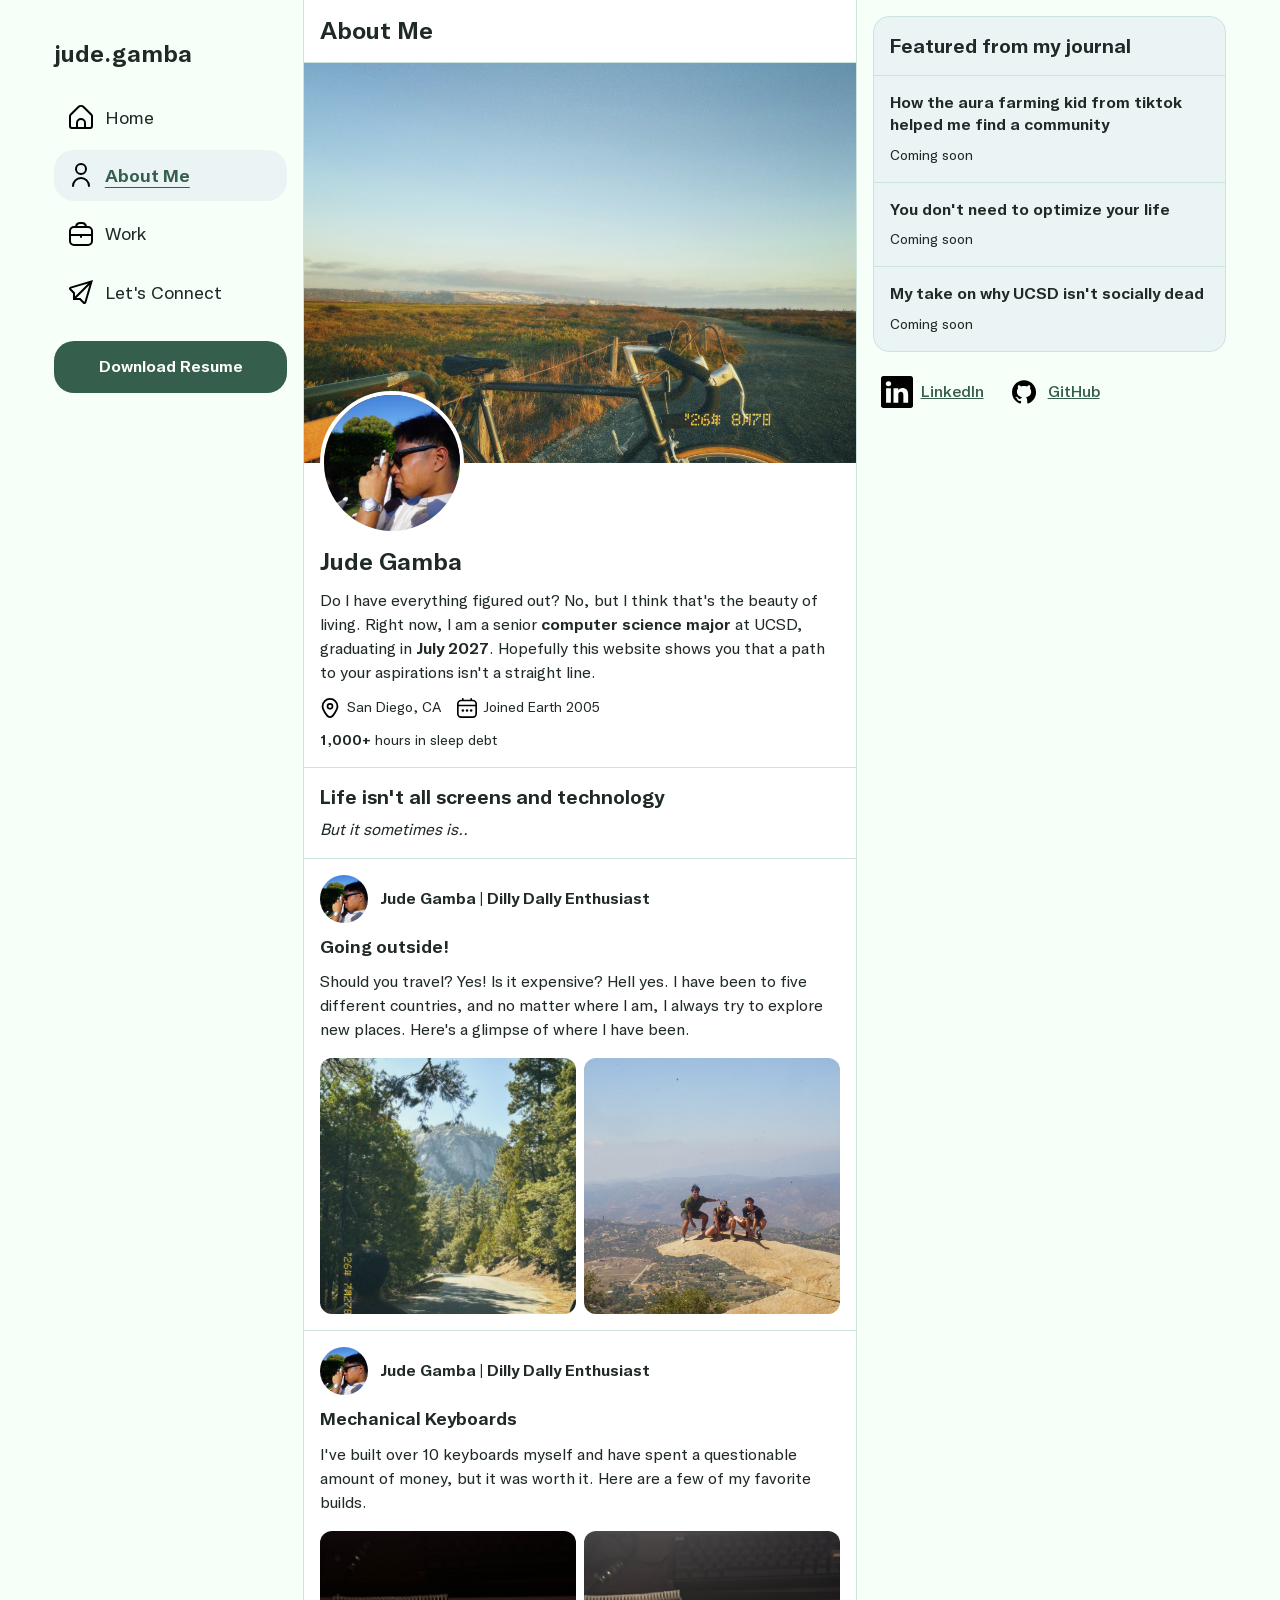
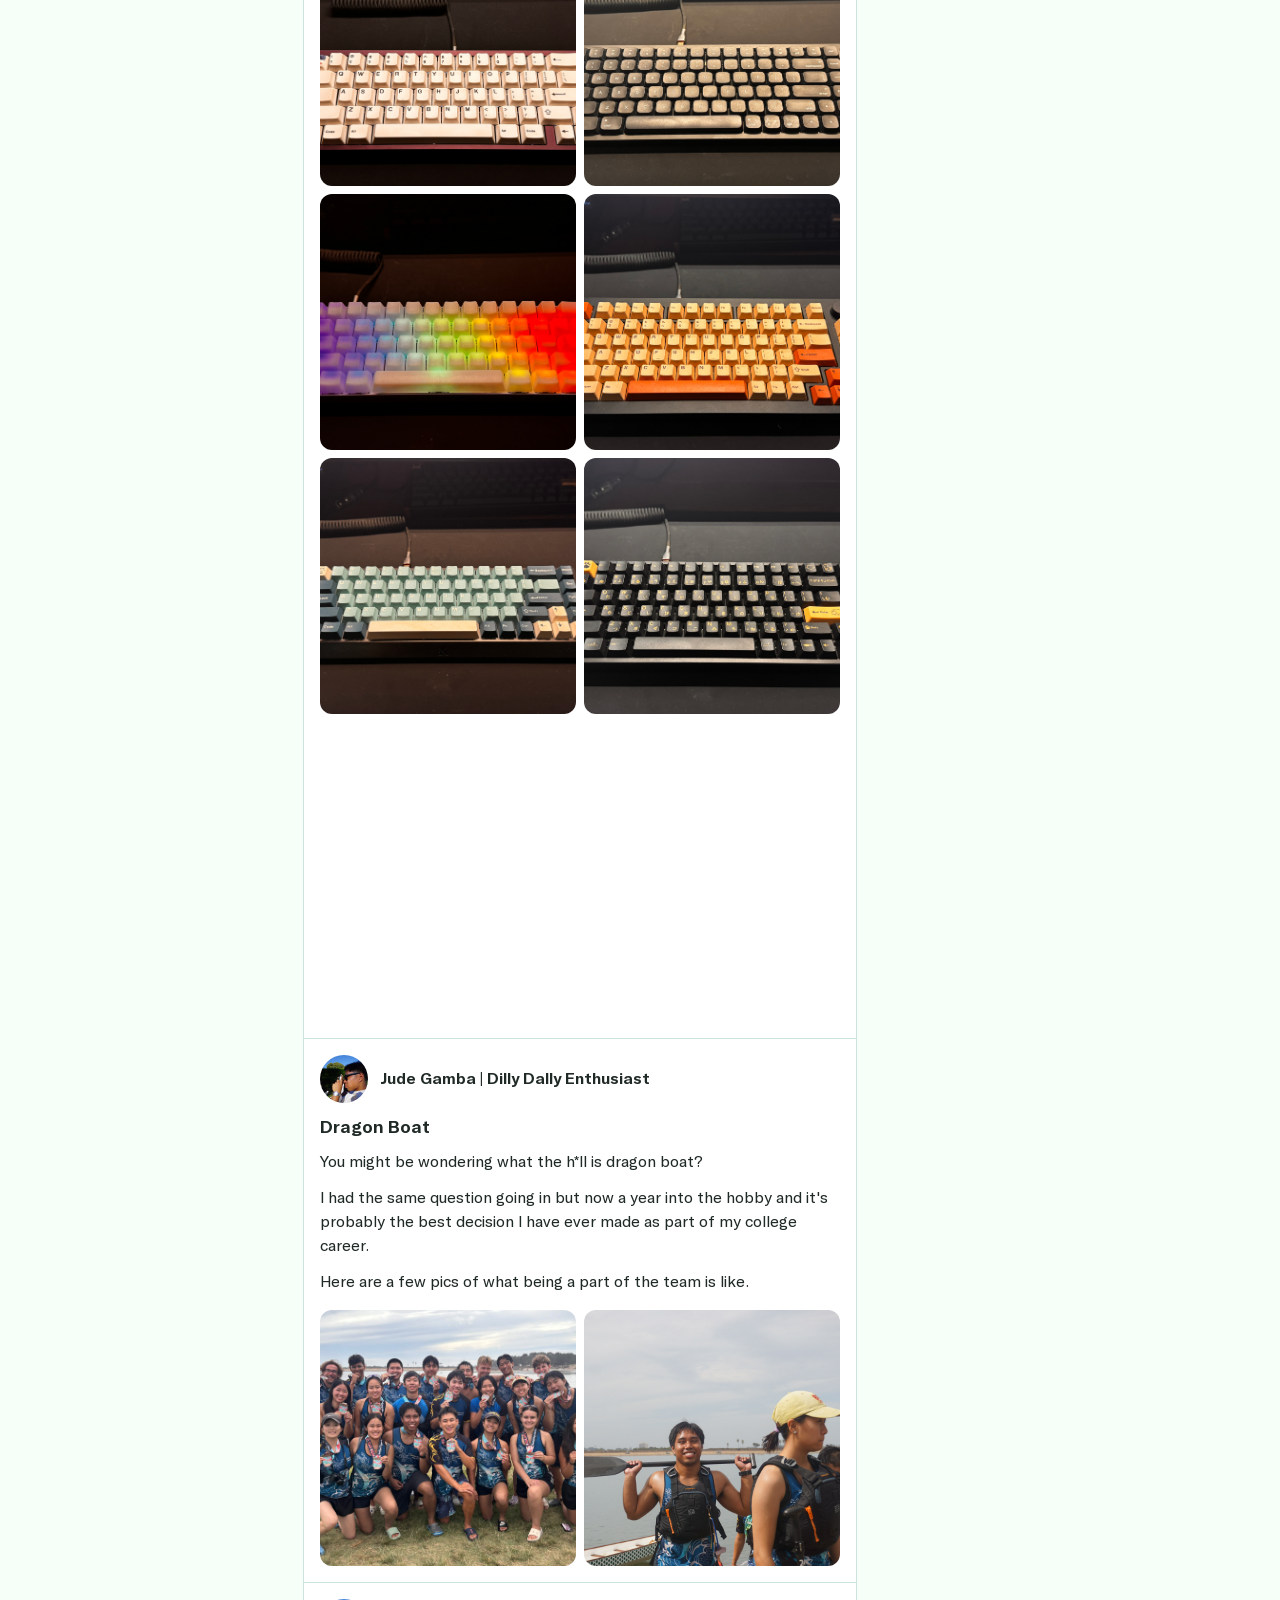
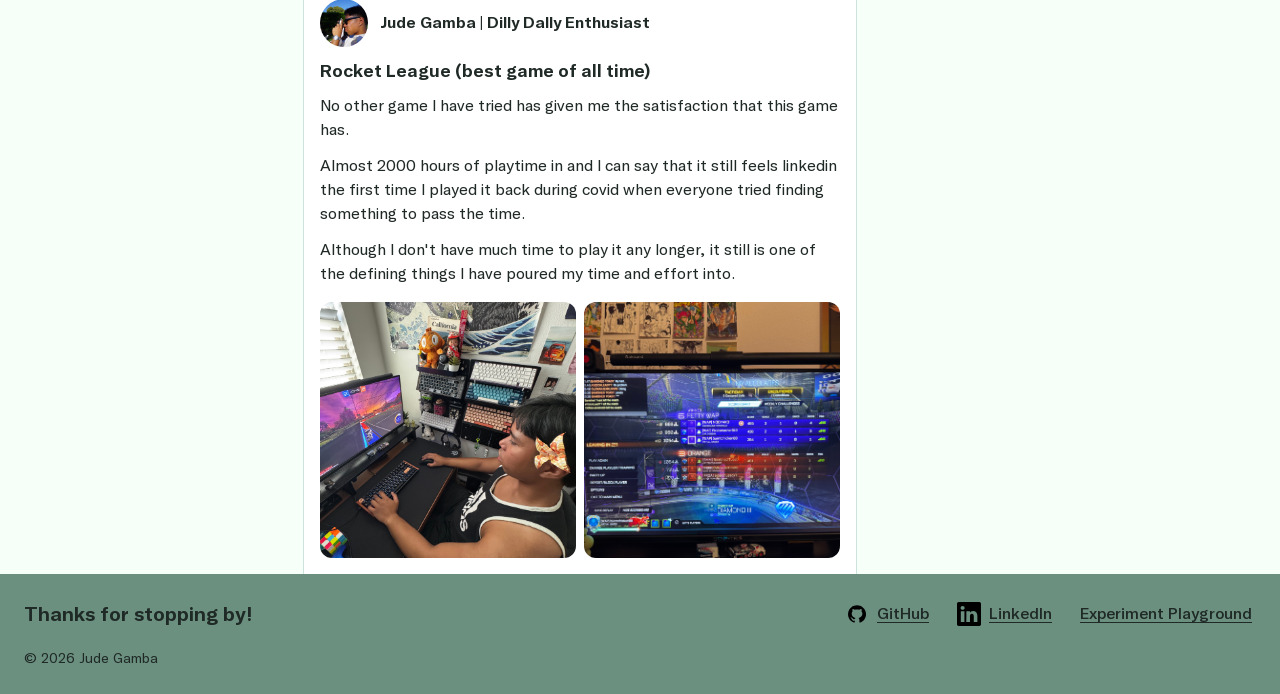
==== about.html @ e3011f65 "copied over assets and files from hw3" ====
<!DOCTYPE html>
<html lang="en">
    <head>
        <meta charset="utf-8">
        <meta name="viewport" content="width=device-width, initial-scale=1">
        <meta name="description"
            content="Personal website showcasing Jude Gamba's portfolio">
        <Title>About Me Page</Title>
        <link rel="icon" href="assets/favicon.svg" type="image/svg+xml">
        <link rel="stylesheet" href="stylesheet.css">
    </head>
    <body class="about-page">
        <header>
            <h1>About Me</h1>
        </header>
        <nav aria-label="Main navigation">
            <h2><span class="first-name">jude</span>.<span class="last-name">gamba</span></h2>
            <ul>
                <li>
                    <a href="index.html">
                        <img src="assets/icons/home.svg" alt="" width="24" height="24">
                        <span>Home</span>
                    </a>
                </li>
                <li>
                    <a href="about.html" aria-current="page">
                        <img src="assets/icons/user.svg" alt="" width="24" height="24">
                        <span>About Me</span>
                    </a>
                </li>
                <li>
                    <a href="work.html">
                        <img src="assets/icons/briefcase.svg" alt="" width="24" height="24">
                        <span>Work</span>
                    </a>
                </li>
                <li>
                    <a href="connect.html">
                        <img src="assets/icons/paper-plane.svg" alt="" width="24" height="24">
                        <span>Let's Connect</span>
                    </a>
                </li>
                <li class="nav-resume-item">
                    <a href="assets/jude-gamba-resume.pdf" download class="resume-link">
                        Download Resume
                    </a>
                </li>
            </ul>
        </nav>
        <main>
            <section class="profile" aria-labelledby="profile-name">
                <img
                    class="profile-cover"
                    src="assets/images/cover-photo.JPG"
                    alt="80s road bike in front of a bench on a nature trail" width="600" height="400">

                <div class="profile-details">
                    <img
                        class="profile-avatar"
                        src="assets/images/about-photo.JPG"
                        alt="Jude taking a photo with a digital camera"
                        width="144"
                        height="144">

                    <h2 id="profile-name">Jude Gamba</h2>

                    <p>
                        Do I have everything figured out? No, but I think that's
                        the beauty of living. Right now, I am a senior
                        <strong>computer science major</strong> at UCSD,
                        graduating in <strong>July 2027</strong>.
                        Hopefully this website shows you that a path to your
                        aspirations isn't a straight line.
                    </p>

                    <ul class="profile-meta">
                        <li>
                            <img
                                src="assets/icons/location.svg"
                                alt=""
                                width="20"
                                height="20">
                            <span>San Diego, CA</span>
                        </li>
                        <li>
                            <img
                                src="assets/icons/calendar.svg"
                                alt=""
                                width="20"
                                height="20">
                            <span>Joined Earth 2005</span>
                        </li>
                    </ul>

                    <p class="profile-stat">
                        <strong>1,000+</strong> hours in sleep debt
                    </p>
                </div>
            </section>
            <section class="hobby-feed" aria-labelledby="hobby-heading">
                <h2 id="hobby-heading">Life isn't all screens and technology</h2>
                <p><i>But it sometimes is..</i></p>
                <article class="hobby-post" aria-labelledby="travel-heading">
                    <header class="hobby-author">
                        <img
                            src="assets/images/about-photo.JPG"
                            alt=""
                            width="48"
                            height="48">
                        <p>Jude Gamba | Dilly Dally Enthusiast</p>
                    </header>

                    <h3 id="travel-heading">Going outside!</h3>

                    <p>
                        Should you travel? Yes! Is it expensive? Hell yes.
                        I have been to five different countries, and no matter
                        where I am, I always try to explore new places.
                        Here's a glimpse of where I have been.
                    </p>

                    <ul class="photo-gallery" aria-label="Travel photos">
                        <li>
                            <a href="assets/images/outdoor-photo-1.jpg">
                                <img
                                    src="assets/images/outdoor-photo-1.jpg"
                                    alt="Idyllwild, California — open full photo"
                                    loading="lazy" width="600" height="400">
                            </a>
                        </li>
                        <li>
                            <a href="assets/images/outdoor-photo-2.jpeg">
                                <img
                                    src="assets/images/outdoor-photo-2.jpeg"
                                    alt="Three people on Potato Chip Rock — open full photo"
                                    loading="lazy" width="600" height="400">
                            </a>
                        </li>
                    </ul>
                </article>
                <article class="hobby-post" aria-labelledby="keyboards-heading">
                    <header class="hobby-author">
                        <img
                            src="assets/images/about-photo.JPG"
                            alt=""
                            width="48"
                            height="48">
                        <p>Jude Gamba | Dilly Dally Enthusiast</p>
                    </header>

                    <h3 id="keyboards-heading">Mechanical Keyboards</h3>

                    <p>
                        I've built over 10 keyboards myself and have spent a
                        questionable amount of money, but it was worth it.
                        Here are a few of my favorite builds.
                    </p>

                    <ul class="photo-gallery" aria-label="Keyboard photos">
                        <li>
                            <a href="assets/images/hobbies/keyboard1.jpeg">
                                <img
                                    src="assets/images/hobbies/keyboard1.jpeg"
                                    alt="Purple keyboard with white keycaps — open full photo "
                                    loading="lazy" width="600" height="400">
                            </a>
                        </li>
                        <li>
                            <a href="assets/images/hobbies/keyboard2.jpeg">
                                <img
                                    src="assets/images/hobbies/keyboard2.jpeg"
                                    alt="Black keyboard with black keycaps — open full photo"
                                    loading="lazy"width="600" height="400">
                            </a>
                        </li>
                        <li>
                            <a href="assets/images/hobbies/keyboard3.jpeg">
                                <img
                                    src="assets/images/hobbies/keyboard3.jpeg"
                                    alt="Pink Keyboard with rainbow keycaps — open full photo"
                                    loading="lazy"width="600" height="400">
                            </a>
                        </li>
                        <li>
                            <a href="assets/images/hobbies/keyboard4.jpeg">
                                <img
                                    src="assets/images/hobbies/keyboard4.jpeg"
                                    alt="Black keyboard with orange keycaps — open full photo"
                                    loading="lazy"width="600" height="400">
                            </a>
                        </li>
                        <li>
                            <a href="assets/images/hobbies/keyboard5.jpeg">
                                <img
                                    src="assets/images/hobbies/keyboard5.jpeg"
                                    alt="Black keyboard with blue keycaps — open full photo"
                                    loading="lazy"width="600" height="400">
                            </a>
                        </li>
                        <li>
                            <a href="assets/images/hobbies/keyboard6.jpeg">
                                <img
                                    src="assets/images/hobbies/keyboard6.jpeg"
                                    alt="Black keyboard with black and oragne keycaps — open full photo"
                                    loading="lazy" width="600" height="400">
                            </a>
                        </li>
                    </ul>
                    
                    <iframe
                        class="hobby-video"
                        src="https://www.youtube.com/embed/8ta4dSQ-P9c"
                        title="The Best Keyboard at Every Price"
                        loading="lazy"
                        allowfullscreen>
                    </iframe>
                </article>
                <article class="hobby-post" aria-labelledby="rowing-heading">
                    <header class="hobby-author">
                        <img
                            src="assets/images/about-photo.JPG"
                            alt=""
                            width="48"
                            height="48">
                        <p>Jude Gamba | Dilly Dally Enthusiast</p>
                    </header>

                    <h3 id="dragon-boat-heading">Dragon Boat</h3>

                    <p>
                        You might be wondering what the h*ll is dragon boat?
                    </p>
                    <p>
                        I had the same question going in but now a year into the hobby and it's 
                        probably the best decision I have ever made as part of my college career.
                    </p>
                    <p>
                        Here are a few pics of what being a part of the team is like.
                    </p>
                    <ul class="photo-gallery" aria-label="Dragon boat photos">
                        <li>
                            <a href="assets/images/hobbies/dragon-boat.jpg">
                                <img
                                    src="assets/images/hobbies/dragon-boat.jpg"
                                    alt="Team UCSD Dragon boat holding up medals in rows — open full photo "
                                    loading="lazy">
                            </a>
                        </li>
                        <li>
                            <a href="assets/images/hobbies/dragon-boat2.JPG">
                                <img
                                    src="assets/images/hobbies/dragon-boat2.JPG"
                                    alt="Man holding a paddle on his back and smiling at the camera — open full photo "
                                    loading="lazy" width="600" height="400">
                            </a>
                        </li>
                    </ul>
                </article>
                <article class="hobby-post" aria-labelledby="rocket-league-heading">
                    <header class="hobby-author">
                        <img
                            src="assets/images/about-photo.JPG"
                            alt=""
                            width="48"
                            height="48">
                        <p>Jude Gamba | Dilly Dally Enthusiast</p>
                    </header>

                    <h3 id="rocket-league-heading">Rocket League (best game of all time)</h3>

                    <p>No other game I have tried has given me the satisfaction that this game has.</p>
                    <p>
                        Almost 2000 hours of playtime in and I can say that it still feels linkedin
                        the first time I played it back during covid when everyone tried finding 
                        something to pass the time.
                    </p>
                    <p>
                        Although I don't have much time to play it any longer, it still is one of the 
                        defining things I have poured my time and effort into.
                    </p>
                    <ul class="photo-gallery" aria-label="Rocket League Photos">
                        <li>
                            <a href="assets/images/hobbies/rocket-league-1.jpeg">
                                <img
                                    src="assets/images/hobbies/rocket-league-1.jpeg"
                                    alt="Jude using a keyboard and mouse to play rocket leage at his desk — open full photo "
                                    loading="lazy" width="600" height="400">
                            </a>
                        </li>
                        <li>
                            <a href="assets/images/hobbies/rocket-league-2.jpeg">
                                <img
                                    src="assets/images/hobbies/rocket-league-2.jpeg"
                                    alt="Rocket league score board showing rank and stats after the game — open full photo "
                                    loading="lazy">
                            </a>
                        </li>
                    </ul>
                </article>
            </section>
        </main>
        <aside aria-labelledby="journal-heading">
            <section class="journal-panel desktop-journal">
                <h2 id="journal-heading">Featured from my journal</h2>

                <article>
                    <h3>How the aura farming kid from tiktok helped me find a community</h3>
                    <p>Coming soon</p>
                </article>

                <article>
                    <h3>You don't need to optimize your life</h3>
                    <p>Coming soon</p>
                </article>

                <article>
                    <h3>My take on why UCSD isn't socially dead</h3>
                    <p>Coming soon</p>
                </article>
            </section>
            <details class="journal-panel mobile-journal">
                <summary>Featured from my journal</summary>

                <article>
                    <h3>How the aura farming kid from tiktok helped me find a community</h3>
                    <p>Coming soon</p>
                </article>

                <article>
                    <h3>You don't need to optimize your life</h3>
                    <p>Coming soon</p>
                </article>

                <article>
                    <h3>My take on why UCSD isn't socially dead</h3>
                    <p>Coming soon</p>
                </article>
            </details>

            <ul class="social-links" aria-label="Social profiles">
                <li>
                    <a class="social-link" href="https://www.linkedin.com/in/jude-raphael-gamba">
                        <img src="assets/icons/linkedin.svg"
                            alt="" width="24" height="24">
                        <span>LinkedIn</span>
                    </a>
                </li>
                <li>
                    <a class="social-link" href="https://github.com/JudeRgamba">
                        <img src="assets/icons/GitHub_Invertocat_Black_Clearspace.svg"
                            alt="" width="24" height="24">
                        <span>GitHub</span>
                    </a>
                </li>
            </ul>
        </aside>
        <footer class="site-footer">
            <div class="footer-content">
                <p class="footer-message">Thanks for stopping by!</p>

                <nav class="footer-links" aria-label="Footer navigation">
                    <a href="https://github.com/JudeRgamba">
                        <img
                            src="assets/icons/GitHub_Invertocat_Black_Clearspace.svg"
                            alt=""
                            width="24"
                            height="24">
                        <span>GitHub</span>
                    </a>

                    <a href="https://www.linkedin.com/in/jude-raphael-gamba">
                        <img
                            src="assets/icons/linkedin.svg"
                            alt=""
                            width="24"
                            height="24">
                        <span>LinkedIn</span>
                    </a>

                    <a href="experiments.html">Experiment Playground</a>
                </nav>
            </div>

            <p class="footer-copyright">
                <small>© 2026 Jude Gamba</small>
            </p>
        </footer>
        <a
            class="floating-resume"
            href="assets/jude-gamba-resume.pdf"
            download
            aria-label="Download resume">
            <img
                src="assets/icons/download.svg"
                alt=""
                width="24"
                height="24">
        </a>
    </body>
</html>
---- stylesheet.css ----
/* Jude Gamba */
/* https://github.com/JudeRgamba/CSE134B-Hw3 */

@font-face {
    font-family: 'Twitter Chirp';
    src: url('assets/fonts/Chirp-Heavy.woff2') format('woff2');
    font-weight: 900;
    font-style: normal;
    font-display: swap;
}

@font-face {
    font-family: 'Twitter Chirp';
    src: url('assets/fonts/Chirp-Bold.woff2') format('woff2');
    font-weight: bold;
    font-style: normal;
    font-display: swap;
}

@font-face {
    font-family: 'Twitter Chirp';
    src: url('assets/fonts/Chirp-Regular.woff2') format('woff2');
    font-weight: normal;
    font-style: normal;
    font-display: swap;
}

@font-face {
    font-family: 'Twitter Chirp';
    src: url('assets/fonts/Chirp-Medium.woff2') format('woff2');
    font-weight: 500;
    font-style: normal;
    font-display: swap;
}

/* Color Palette*/
:root {
    --jungle-teal: #6b9080ff;
    --muted-teal: #a4c3b2ff;
    --frozen-water: #cce3deff;
    --azure-mist: #eaf4f4ff;
    --mint-cream: #f6fff8ff; 

    --feed-background: #ffffff;
    --text-color: #1f2925;
    --font-body: "Twitter Chirp", Arial, sans-serif;
    --spacing: 1rem;
    --accent-text: #365e4d;
}

body {
    margin: 0;
    background-color: var(--mint-cream);
    color: var(--text-color);
    font-family: var(--font-body);
    font-size: 1rem;
    line-height: 1.5;
}

main {
    background-color: var(--feed-background);
    border-inline: 1px solid var(--frozen-water);
    padding: var(--spacing);
}

/* Include padding and borders within declared element widths. */
*,
*::before,
*::after {
    box-sizing: border-box;
}

/* Desktop: navigation, center feed, and journal sidebar. */
@media (min-width: 75rem) {
    body {
        display: grid;
        grid-template-columns:
            minmax(0, 1fr)
            minmax(0, min(20.68vw, 24.75rem))
            minmax(0, min(43.24vw, 51.75rem))
            minmax(0, min(30.08vw, 36rem))
            minmax(0, 1fr);
        grid-template-rows: auto 1fr auto;

        width: 100%;
        max-width: none;
        margin: 0;

        align-items: start;
        min-height: 100vh;
    }

    /* Child selectors place the page's main regions in the grid. */
    body > header {
        grid-column: 3;
        grid-row: 1;
        padding: var(--spacing);
        background-color: var(--feed-background);
        border-inline: 1px solid var(--frozen-water);
    }

    body > main {
        grid-column: 3;
        grid-row: 2;
        min-width: 0;
        align-self: stretch;
    }

    body > nav {
        grid-column: 2;
        grid-row: 1 / 3;
    }

    body > aside {
        grid-column: 4;
        grid-row: 1 / 3;
    }

    body > nav,
    body > aside {
        position: sticky;
        top: 0;
        max-height: 100vh;
        overflow-y: auto;
        padding: var(--spacing);
    }

    body > footer {
        grid-column: 2;
        grid-row: 3;
        padding: var(--spacing);
        background-color: var(--feed-background);
        border-inline: 1px solid var(--frozen-water);
    }
}

/* Navigation Bar Styling */
@media (min-width: 75rem) {
    /* Child combinator: style the main navigation's list. */
    body > nav > ul {
        display: flex;
        flex-direction: column;
        gap: 0.5rem;
        list-style: none;
        margin: 0;
        padding: 0;
    }

    /* Descendant combinator: align icons and text within navigation links. */
    body > nav a {
        display: flex;
        align-items: center;
        gap: 0.75rem;
        padding: 0.65em 0.8em;
        border-radius: 20px;
        color: var(--text-color);
        font-size: 1.125rem;
        text-decoration: none;
    }

    body > nav a img {
        width: 1.5rem;
        height: 1.5rem;
        flex-shrink: 0;
    }

    body > nav a:hover {
        background-color: var(--frozen-water);
        text-decoration: underline;
        text-underline-offset: 0.25em;
    }

    /* Attribute selector: identify the current page's navigation link. */
    body > nav a[aria-current="page"] {
        background-color: var(--azure-mist);
        color: var(--accent-text);
        font-weight: 700;
        text-decoration: underline;
        text-underline-offset: 0.25em;
    }

    body > nav .resume-link {
        justify-content: center;
        margin-top: var(--spacing);
        padding: 0.85em 1em;
        background-color: var(--accent-text);
        color: var(--feed-background);
        font-size: 1rem;
        font-weight: 700;
    }

    body > nav .resume-link:hover {
        background-color: var(--text-color);
    }
}

/* Keep keyboard focus visible at every screen width. */
a:focus-visible,
button:focus-visible,
input:focus-visible,
textarea:focus-visible,
select:focus-visible {
    outline: 3px solid var(--accent-text);
    outline-offset: 3px;
}

/* Stick Header for top of page */
@media (min-width: 75rem) {
    body > header {
        position: sticky;
        top: 0;
        z-index: 10;
        border-bottom: 1px solid var(--frozen-water);
    }

    body > header > h1 {
        margin: 0;
        font-size: 1.5rem;
        line-height: 1.25;
    }
}

/* Main Feed Styling */
.home-page > main {
    padding: 0;
}

/* Child combinator: give each Home feed section its own spacing. */
.home-page > main > section {
    padding: var(--spacing);
}

/* Adjacent sibling combinator: separate consecutive feed sections. */
.home-page > main > section + section {
    border-top: 1px solid var(--frozen-water);
}

.home-page > main > section > h2 {
    margin: 0 0 0.75rem;
    font-size: 1.25rem;
    line-height: 1.3;
}

.home-page > main p {
    margin: 0.75rem 0 0;
}

/* Descendant selector: keep Home photos within their available width. */
.home-page main img {
    display: block;
    max-width: 100%;
    height: auto;
    border-radius: 0.75rem;
}

/* Child combinator: arrange featured projects in one scrollable row. */
.home-page .project-stories {
    display: flex;
    gap: 1.25rem;
    overflow-x: auto;
    list-style: none;
    margin: 0;
    padding: 0.5rem;
}

.home-page .project-stories > li {
    flex: 0 0 6rem;
}

.home-page .project-stories a {
    display: flex;
    flex-direction: column;
    align-items: center;
    gap: 0.5rem;
    padding: 0.25rem;
    color: var(--text-color);
    text-align: center;
    text-decoration: none;
    font-size: 0.875rem;
    font-weight: 500;
}

.home-page .project-stories img {
    width: 5rem;
    height: 5rem;
    object-fit: cover;
    border: 3px solid var(--jungle-teal);
    border-radius: 50%;
}

.home-page .project-stories a:hover {
    color: var(--accent-text);
    text-decoration: underline;
    text-underline-offset: 0.2em;
}

.home-page .project-stories a:hover img {
    border-color: var(--accent-text);
}

/* Attribute selector: give linked projects a block box and anchor clearance. */
project-card[id] {
    display: block;
    scroll-margin-top: 6rem;
}

/* Descendant selector: align the avatar and author name within a post. */
.home-page .post-author {
    display: flex;
    align-items: center;
    gap: 0.75rem;
    margin-bottom: 0.75rem;
}

.home-page .post-author img {
    width: 3rem;
    height: 3rem;
    flex-shrink: 0;
    object-fit: cover;
    border-radius: 50%;
}

.home-page .post-author h3 {
    margin: 0;
    font-size: 1rem;
    font-weight: 700;
    line-height: 1.3;
}

.home-page .feed-post > p {
    margin: 0;
}

/* Fill the feed with the welcome photo and update photo. */
.home-page section[aria-labelledby="welcome-heading"] > img,
.home-page .post-photo {
    width: 100%;
    height: auto;
}

/* Journal Sidebar Styling */
.journal-panel {
    background-color: var(--azure-mist);
    border: 1px solid var(--frozen-water);
    border-radius: 1rem;
}

/* Child combinator: space the panel heading and journal entries. */
.journal-panel > h2,
.journal-panel > article {
    padding: var(--spacing);
    margin: 0;
}

.journal-panel > h2 {
    font-size: 1.25rem;
    line-height: 1.3;
}

.journal-panel > article {
    border-top: 1px solid var(--frozen-water);
}

.journal-panel h3 {
    margin: 0;
    font-size: 1rem;
    line-height: 1.4;
}

.journal-panel p {
    margin: 0.5rem 0 0;
    font-size: 0.875rem;
}

.social-links {
    display: flex;
    flex-wrap: wrap;
    gap: 0.5rem;
    list-style: none;
    margin: var(--spacing) 0 0;
    padding: 0;
}

.social-link {
    display: flex;
    align-items: center;
    gap: 0.5rem;
    padding: 0.5em;
    border-radius: 0.5rem;
    color: var(--accent-text);
    font-size: 1rem;
    font-weight: 500;
}

.social-link img {
    width: 2rem;
    height: 2rem;
    object-fit: contain;
}

/* Attribute selector: hover styling applies only to real profile links. */
.social-link[href]:hover {
    background-color: var(--frozen-water);
    text-decoration-thickness: 2px;
}

/* Profile Page Styles */
.about-page > main {
    padding: 0;
}

.profile-cover {
    display: block;
    width: 100%;
    aspect-ratio: 3 / 1;
    object-fit: cover;
}

.profile-details {
    padding: 0 var(--spacing) var(--spacing);
}

.profile-avatar {
    display: block;
    position: relative;
    width: 9rem;
    height: 9rem;
    margin-top: -4.5rem;
    border: 0.3rem solid var(--feed-background);
    border-radius: 50%;
    object-fit: cover;
}

/* Child selector: style the profile's name and bio paragraphs. */
.profile-details > h2 {
    margin: 0.75rem 0 0;
    font-size: 1.5rem;
    line-height: 1.25;
}

.profile-details > p {
    margin: 0.75rem 0 0;
}

.profile-meta {
    display: flex;
    flex-wrap: wrap;
    gap: 0.5rem 1rem;
    list-style: none;
    margin: 0.75rem 0 0;
    padding: 0;
    font-size: 0.875rem;
}

.profile-meta > li {
    display: flex;
    align-items: center;
    gap: 0.4rem;
}

.profile-meta img {
    width: 1.25rem;
    height: 1.25rem;
}

.profile-stat {
    font-size: 0.875rem;
}

/* Hobby Posts */
.hobby-feed {
    border-top: 1px solid var(--frozen-water);
}

/* Child selectors: space the hobby feed's introductory heading and text. */
.hobby-feed > h2 {
    margin: 0;
    padding: var(--spacing) var(--spacing) 0;
    font-size: 1.25rem;
    line-height: 1.3;
}

.hobby-feed > p {
    margin: 0;
    padding: 0.5rem var(--spacing) var(--spacing);
}

.hobby-post {
    padding: var(--spacing);
    border-top: 1px solid var(--frozen-water);
}

.hobby-author {
    display: flex;
    align-items: center;
    gap: 0.75rem;
}

.hobby-author img {
    display: block;
    width: 3rem;
    height: 3rem;
    flex-shrink: 0;
    border-radius: 50%;
    object-fit: cover;
}

.hobby-author p {
    margin: 0;
    font-size: 1rem;
    font-weight: 700;
}

.hobby-post > h3 {
    margin: 0.75rem 0 0;
    font-size: 1.125rem;
    line-height: 1.3;
}

.hobby-post > p {
    margin: 0.75rem 0;
}

.photo-gallery {
    display: grid;
    grid-template-columns: repeat(2, minmax(0, 1fr));
    gap: 0.5rem;
    list-style: none;
    margin: 1rem 0 0;
    padding: 0;
}

.photo-gallery a {
    display: block;
    border-radius: 0.75rem;
}

.photo-gallery img {
    display: block;
    width: 100%;
    height: auto;
    aspect-ratio: 1 / 1;
    object-fit: cover;
    border-radius: 0.75rem;
}

.photo-gallery a:hover {
    outline: 2px solid var(--accent-text);
    outline-offset: 2px;
}

/* Keep the keyboard video within its post at a widescreen ratio. */
.hobby-video {
    display: block;
    width: 100%;
    aspect-ratio: 16 / 9;
    height: auto;
    margin-top: var(--spacing);
    border: 0;
    border-radius: 0.75rem;
}

/* Work Page Styling */
.work-page > main {
    padding: 0;
}

/* Child selector: give each Work section consistent feed spacing. */
.work-page > main > section {
    padding: var(--spacing);
}

.work-page > main > section > h2 {
    margin: 0 0 1.5rem;
    font-size: 1.25rem;
    line-height: 1.3;
}

work-timeline {
    display: block;
}

.career-timeline {
    list-style: none;
    margin: 0 0 1.5rem 0.5rem;
    padding: 0;
    border-left: 2px solid var(--jungle-teal);
}

/* Child selector: position each experience beside the timeline. */
.career-timeline > li {
    position: relative;
    padding: 0 0 2rem 1.5rem;
}

.career-timeline > li:last-child {
    padding-bottom: 0;
}

/* Decorative dots mark each experience on the vertical line. */
.career-timeline > li::before {
    content: "";
    position: absolute;
    top: 0.3rem;
    left: -0.4375rem;
    width: 0.75rem;
    height: 0.75rem;
    border-radius: 50%;
    background-color: var(--jungle-teal);
}

.career-timeline h3 {
    margin: 0;
    font-size: 1.125rem;
    line-height: 1.3;
}

.career-timeline p {
    margin: 0.5rem 0 0;
}

.career-role {
    font-weight: 500;
}

.career-dates {
    font-size: 0.875rem;
}

/* Descendant selector: align each company logo with its heading. */
.career-timeline .company-heading {
    display: flex;
    align-items: center;
    gap: 0.75rem;
}

.company-heading img {
    display: block;
    width: 2.5rem;
    height: 2.5rem;
    flex-shrink: 0;
    object-fit: contain;
}

.degree-widget {
    padding: 1.25rem;
    border: 1px solid var(--frozen-water);
    border-radius: 1rem;
    background-color: var(--azure-mist);
}

.degree-heading {
    display: flex;
    justify-content: space-between;
    align-items: baseline;
    gap: 1rem;
    margin-bottom: 0.75rem;
    font-size: 1.125rem;
    font-weight: 700;
}

.degree-widget progress {
    display: block;
    width: 100%;
    height: 1rem;
    overflow: hidden;
    appearance: none;
    border: 0;
    border-radius: 999px;
    background-color: var(--frozen-water);
    accent-color: var(--jungle-teal);
}

/* Chrome, Edge, and Safari: style the track and filled portion. */
.degree-widget progress::-webkit-progress-bar {
    background-color: var(--frozen-water);
    border-radius: 20px;
}

.degree-widget progress::-webkit-progress-value {
    background-color: var(--jungle-teal);
    border-radius: 999px;
}

/* Firefox: style the filled portion. */
.degree-widget progress::-moz-progress-bar {
    background-color: var(--jungle-teal);
    border-radius: 20px;
}

.degree-status {
    margin: 0.75rem 0 0;
    font-size: 0.875rem;
    font-weight: 700;
}

.degree-caption {
    margin: 0.5rem 0 1rem;
    font-size: 0.875rem;
}

.degree-widget button {
    padding: 0.75em 1.25em;
    border: 0;
    border-radius: 20px;
    background-color: var(--accent-text);
    color: var(--feed-background);
    font: inherit;
    font-weight: 700;
    cursor: pointer;
}

.degree-widget button:hover {
    background-color: var(--text-color);
}

.employment-dialog {
    width: min(90%, 26rem);
    margin: auto;
    padding: 1.75rem;
    border: 1px solid var(--jungle-teal);
    border-radius: 1rem;
    background-color: var(--feed-background);
    color: var(--text-color);
    box-shadow: 0 1rem 3rem rgb(0 0 0 / 20%);
    text-align: center;
}

/* Dim the page behind the open modal dialog. */
.employment-dialog::backdrop {
    background-color: rgb(0 0 0 / 55%);
}

.employment-dialog h2 {
    margin: 0;
    font-size: 1.5rem;
    line-height: 1.25;
}

.employment-dialog p {
    margin: 1rem 0 1.5rem;
}

.employment-dialog button {
    padding: 0.75em 1.5em;
    border: 0;
    border-radius: 20px;
    background-color: var(--accent-text);
    color: var(--feed-background);
    font: inherit;
    font-weight: 700;
    cursor: pointer;
}

.employment-dialog button:hover {
    background-color: var(--text-color);
}

/* Project feed styling */
/* Adjacent sibling selector: divide consecutive Work feed sections. */
.work-page > main > section + section {
    border-top: 1px solid var(--frozen-water);
}

.work-projects {
    list-style: none;
    margin: 0;
    padding: 0;
}

/* Adjacent sibling selector: separate project rows. */
.work-projects > li + li {
    margin-top: 1.5rem;
    padding-top: 1.5rem;
    border-top: 1px solid var(--frozen-water);
}

.work-projects project-card {
    display: grid;
    grid-template-columns: minmax(0, 1fr) minmax(0, 2fr);
    align-items: start;
    gap: 1rem;
}

.work-projects .project-thumbnail {
    display: block;
    width: 100%;
    aspect-ratio: 16 / 9;
    height: auto;
    object-fit: cover;
    border-radius: 0.75rem;
    align-self: center;
}

.project-details {
    min-width: 0;
    overflow-wrap: anywhere;
}

.project-details h3 {
    margin: 0;
    font-size: 1.125rem;
    line-height: 1.3;
}

.project-details p {
    margin: 0.75rem 0 0;
}

.project-details a {
    color: var(--accent-text);
    font-weight: 700;
    text-underline-offset: 0.2em;
}

.project-details a:hover {
    text-decoration-thickness: 2px;
}

/* Connect Page Styling */
.connect-page > main {
    padding: 0;
}

/* Child selector: space the Connect feed sections. */
.connect-page > main > section {
    padding: var(--spacing);
}

/* Adjacent sibling selector: divide the message form and poll. */
.connect-page > main > section + section {
    border-top: 1px solid var(--frozen-water);
}

.connect-page h2 {
    margin: 0 0 1rem;
    font-size: 1.25rem;
    line-height: 1.3;
}

.message-form {
    display: grid;
    gap: 0.75rem;
}

.message-form p {
    margin: 0 0 0.5rem;
    font-size: 0.875rem;
}

.message-form label {
    font-weight: 700;
}

/* Attribute selector: style the email field alongside the message field. */
.message-form input[type="email"],
.message-form textarea {
    width: 100%;
    min-width: 0;
    padding: 0.75em;
    border: 1px solid var(--accent-text);
    border-radius: 0.75rem;
    background-color: var(--azure-mist);
    color: var(--text-color);
    font: inherit;
}

.message-form textarea {
    resize: vertical;
}

.message-form button {
    justify-self: end;
    padding: 0.75em 1.5em;
    border: 0;
    border-radius: 20px;
    background-color: var(--accent-text);
    color: var(--feed-background);
    font: inherit;
    font-weight: 700;
    cursor: pointer;
}

.message-form button:hover {
    background-color: var(--text-color);
}

.professor-poll fieldset {
    min-width: 0;
    margin: 0;
    padding: var(--spacing);
    border: 1px solid var(--frozen-water);
    border-radius: 0.75rem;
}

.professor-poll legend {
    padding-inline: 0.25em;
    font-weight: 700;
}

.poll-option {
    display: flex;
    align-items: center;
    gap: 0.75rem;
    padding: 0.75em;
    border-radius: 0.5rem;
    cursor: pointer;
}

.poll-option:hover {
    background-color: var(--azure-mist);
}

.poll-option input {
    flex-shrink: 0;
    margin: 0;
    accent-color: var(--accent-text);
}

/* Highlight the label containing a selected radio button. */
.poll-option:has(input:checked) {
    background-color: var(--frozen-water);
    color: var(--accent-text);
    font-weight: 700;
}

/* Hide feedback until Professor Soosai Raj is selected. */
.poll-feedback {
    display: none;
    margin: 0.75rem 0 0;
    color: var(--accent-text);
    font-weight: 700;
}

/* Show feedback when this fieldset contains the checked Gerald radio. */
.professor-poll fieldset:has(#gerald:checked) .poll-feedback {
    display: block;
}

/* Footer Styling */
/* Child selector: style the shared page footer. */
body > .site-footer {
    padding: 1.5rem;
    border: 0;
    background-color: var(--jungle-teal);
    color: var(--text-color);
}

.footer-content {
    display: flex;
    justify-content: space-between;
    align-items: center;
    flex-wrap: wrap;
    gap: 1rem;
}

.footer-message {
    margin: 0;
    font-size: 1.25rem;
    font-weight: 700;
}

.footer-links {
    display: flex;
    align-items: center;
    flex-wrap: wrap;
    gap: 0.75rem 1.25rem;
}

.footer-links a {
    display: inline-flex;
    align-items: center;
    gap: 0.5rem;
    padding: 0.25em;
    border-radius: 0.25rem;
    color: inherit;
    font-size: 1rem;
    font-weight: 500;
    text-underline-offset: 0.2em;
}

.footer-links img {
    display: block;
    width: 1.5rem;
    height: 1.5rem;
    object-fit: contain;
}

.footer-links a:hover {
    text-decoration-thickness: 2px;
}

.footer-links a:focus-visible {
    outline-color: var(--text-color);
}

.footer-copyright {
    margin: 1rem 0 0;
}

.footer-copyright small {
    font-size: 0.875rem;
}

@media (min-width: 75rem) {
    body > .site-footer {
        grid-column: 1 / -1;
        grid-row: 3;
    }
}

/* Floating Resume Button */
/* Hide the floating resume control on desktop. */
@media (min-width: 75rem) {
    .floating-resume {
        display: none;
    }
}

@media (width < 75rem) {
    .floating-resume {
        position: fixed;
        right: 1rem;
        bottom: calc(5.5rem + env(safe-area-inset-bottom));
        z-index: 40;

        display: flex;
        align-items: center;
        justify-content: center;
        width: 3.5rem;
        height: 3.5rem;

        border-radius: 50%;
        background-color: var(--accent-text);
        box-shadow: 0 0.25rem 1rem rgb(0 0 0 / 25%);
    }

    .floating-resume img {
        display: block;
        width: 1.5rem;
        height: 1.5rem;
        filter: brightness(0) invert(1);
    }

    .floating-resume:hover {
        background-color: var(--text-color);
    }

    body {
        padding-bottom: 0;
    }

    body > .site-footer {
        padding-bottom: calc(5rem + env(safe-area-inset-bottom));
    }
}

/* Mobile and tablet layout, below the desktop breakpoint. */
@media (width < 75rem) {
    body > header {
        position: sticky;
        top: 0;
        z-index: 20;
        padding: 1rem;
        background-color: var(--feed-background);
        border-bottom: 1px solid var(--frozen-water);
    }

    body > header > h1 {
        margin: 0;
        font-size: 1.25rem;
        line-height: 1.3;
    }

    body > main {
        min-width: 0;
        border-inline: 0;
    }

    /* Child selector: fix the main navigation above the screen bottom. */
    body > nav {
        position: fixed;
        inset: auto 0 0;
        z-index: 30;
        padding: 0.5rem;
        padding-bottom: calc(0.5rem + env(safe-area-inset-bottom));
        background-color: var(--feed-background);
        border-top: 1px solid var(--frozen-water);
    }

    body > nav > h2,
    body > nav .nav-resume-item {
        display: none;
    }

    body > nav > ul {
        display: grid;
        grid-template-columns: repeat(4, minmax(0, 1fr));
        gap: 0.5rem;
        list-style: none;
        margin: 0;
        padding: 0;
    }

    body > nav li {
        min-width: 0;
    }

    body > nav a {
        display: flex;
        align-items: center;
        justify-content: center;
        min-height: 3rem;
        border-radius: 999px;
        color: var(--text-color);
    }

    body > nav a img {
        display: block;
        width: 1.5rem;
        height: 1.5rem;
    }

    .work-projects project-card {
        grid-template-columns: 1fr;
    }

    .work-projects .project-thumbnail {
        width: min(100%, 20rem);
        justify-self: center;
        align-self: center;
    }

    /* Hide labels visually while retaining their accessible names. */
    body > nav a > span {
        position: absolute;
        width: 1px;
        height: 1px;
        padding: 0;
        margin: -1px;
        overflow: hidden;
        clip-path: inset(50%);
        white-space: nowrap;
        border: 0;
    }

    body > nav a:hover {
        background-color: var(--azure-mist);
    }

    /* Attribute selector: highlight the current page. */
    body > nav a[aria-current="page"] {
        background-color: var(--frozen-water);
    }
}

/* Desktop uses the original, always-visible journal. */
.mobile-journal {
    display: none;
}

.mobile-journal > summary {
    padding: var(--spacing);
    border-radius: 1rem;
    font-size: 1.125rem;
    font-weight: 700;
    cursor: pointer;
}

.mobile-journal > summary:hover {
    background-color: var(--frozen-water);
}

.mobile-journal > summary:focus-visible {
    outline: 3px solid var(--accent-text);
    outline-offset: 3px;
}

@media (width < 75rem) {
    body > aside {
        padding: var(--spacing);
    }

    .desktop-journal {
        display: none;
    }

    .mobile-journal {
        display: block;
    }
}
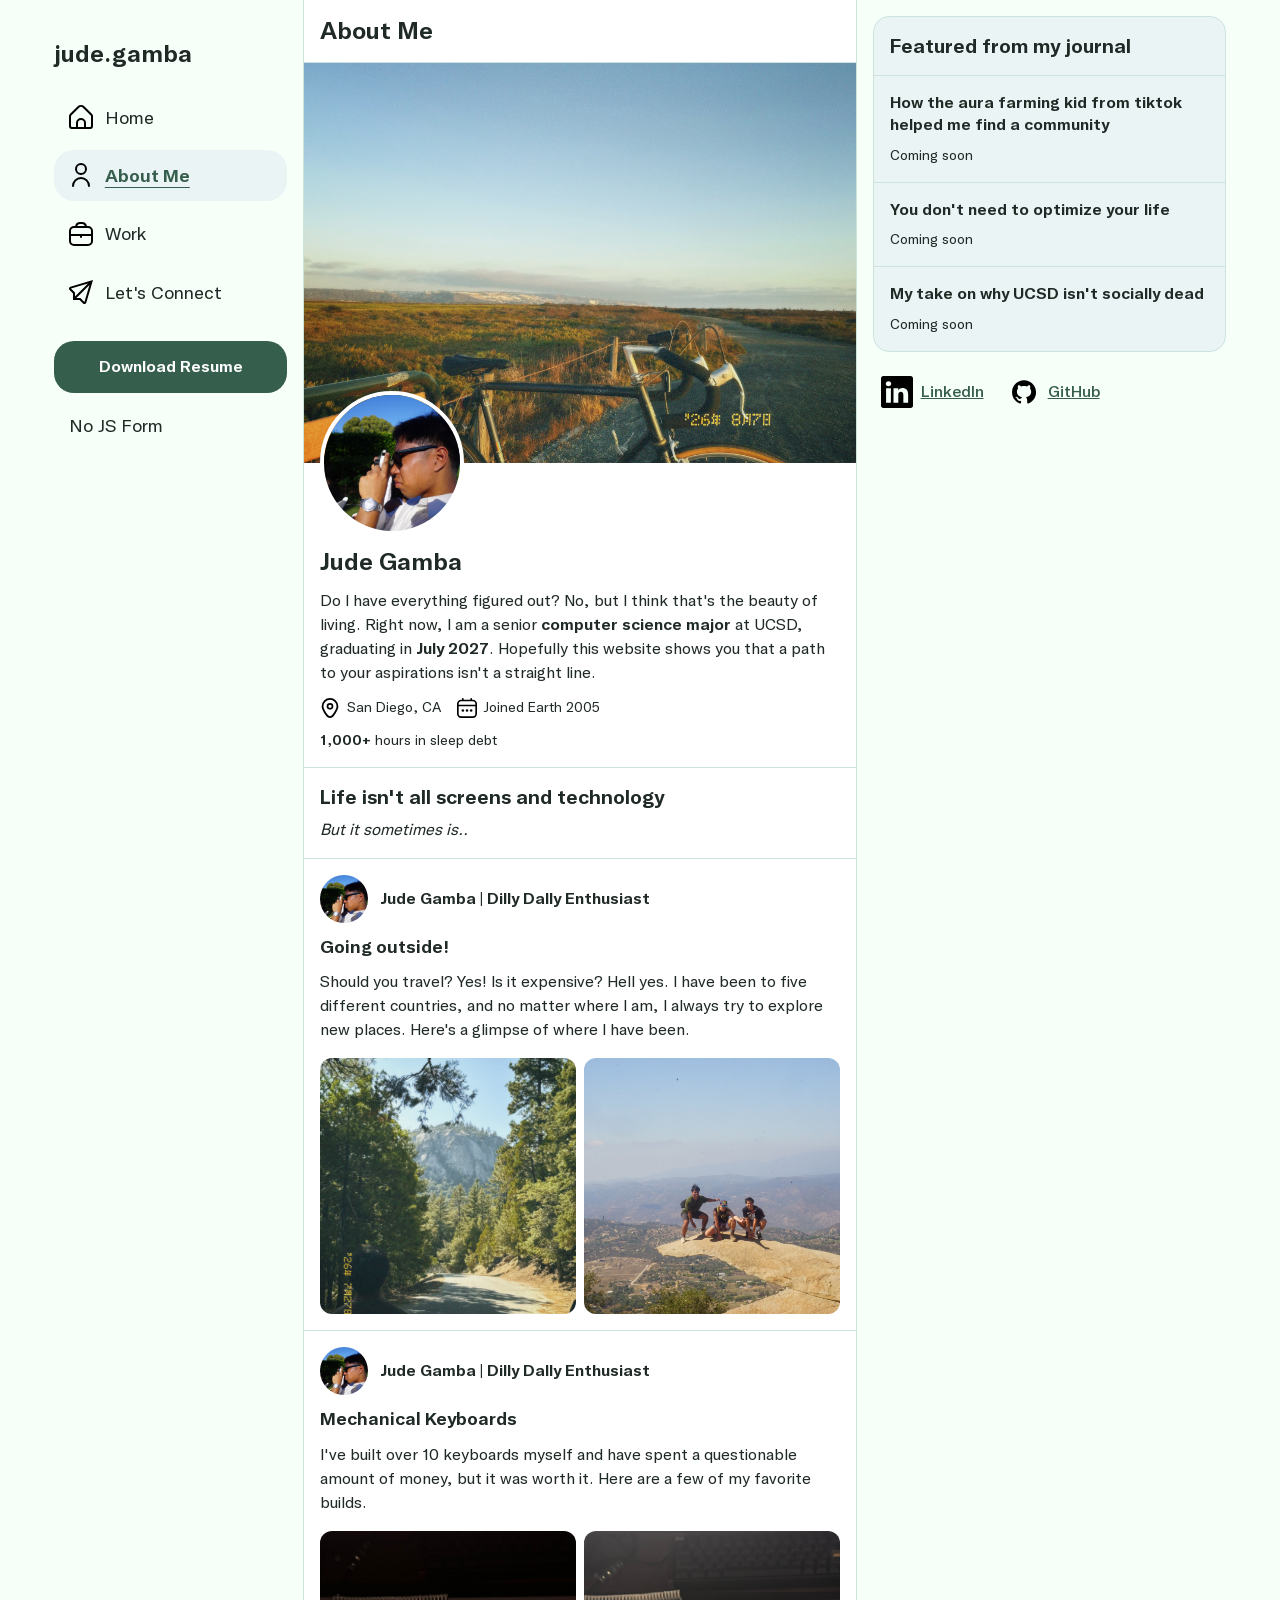
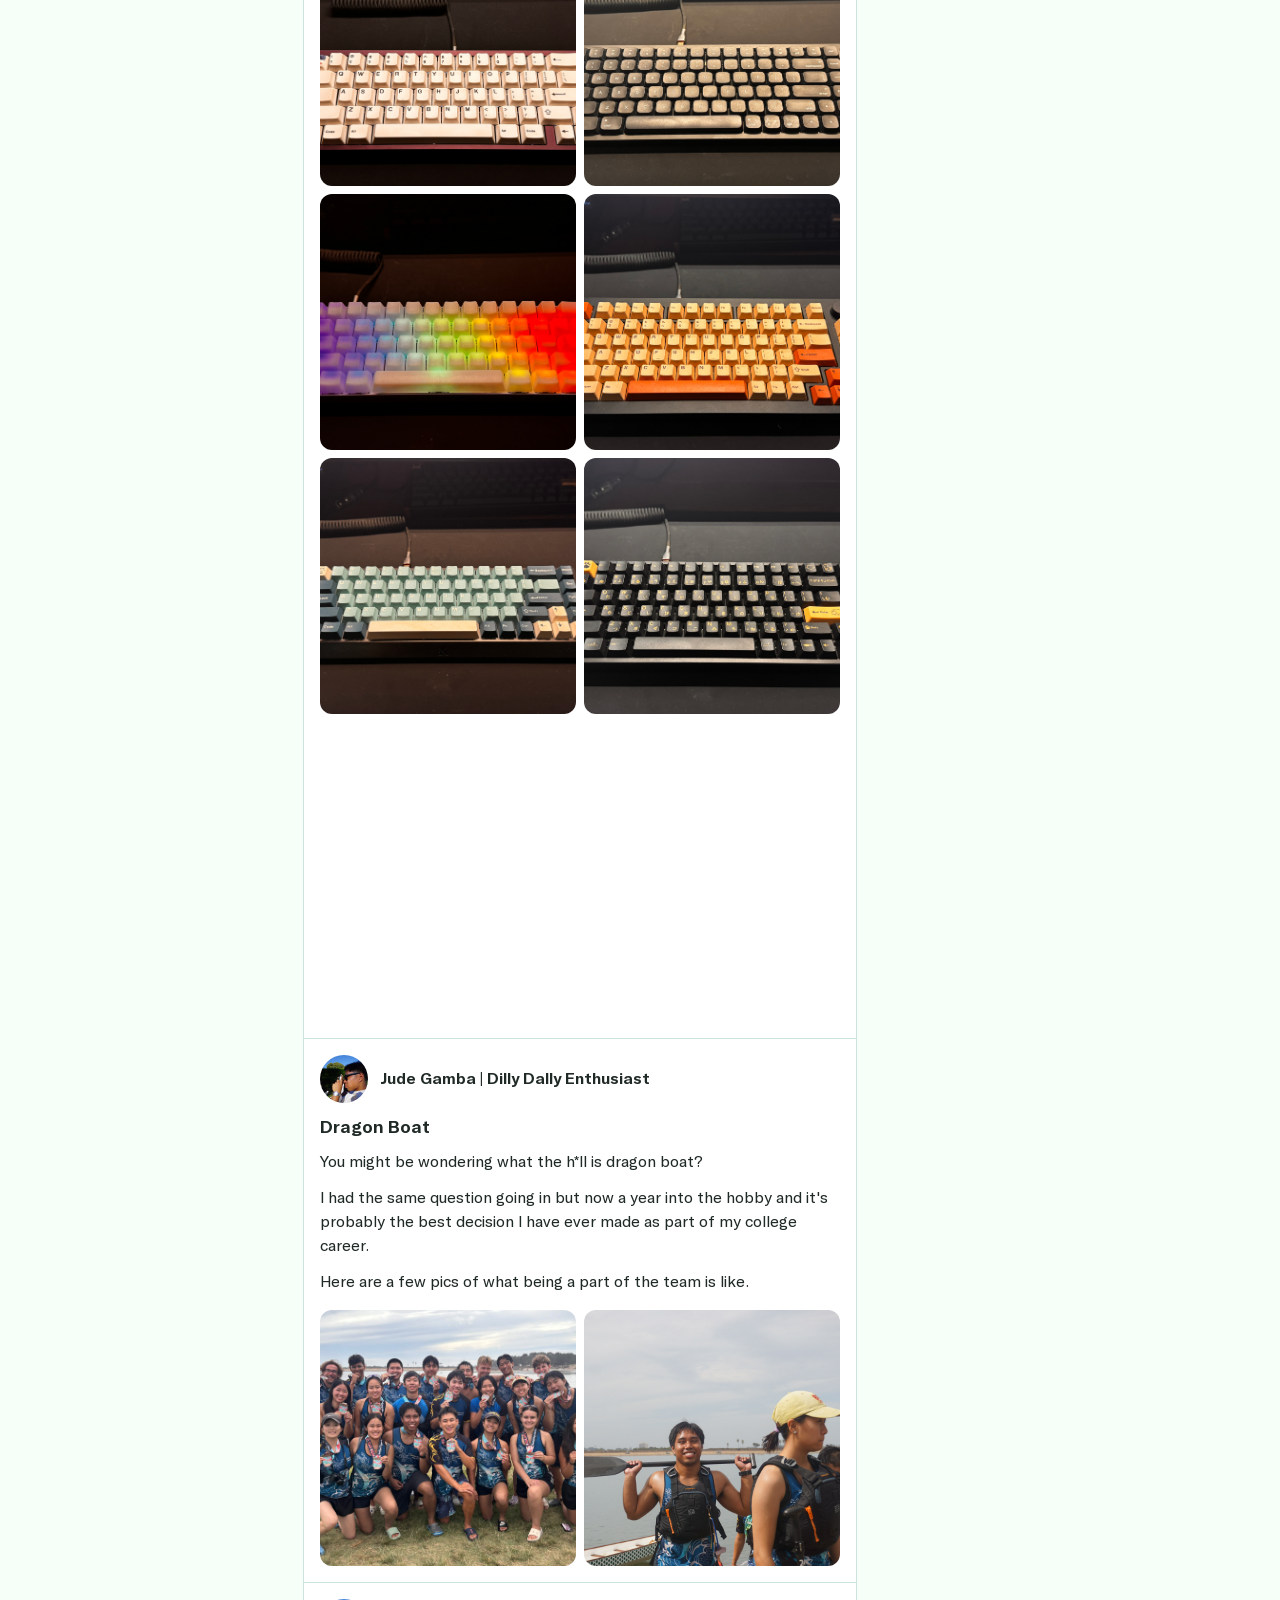
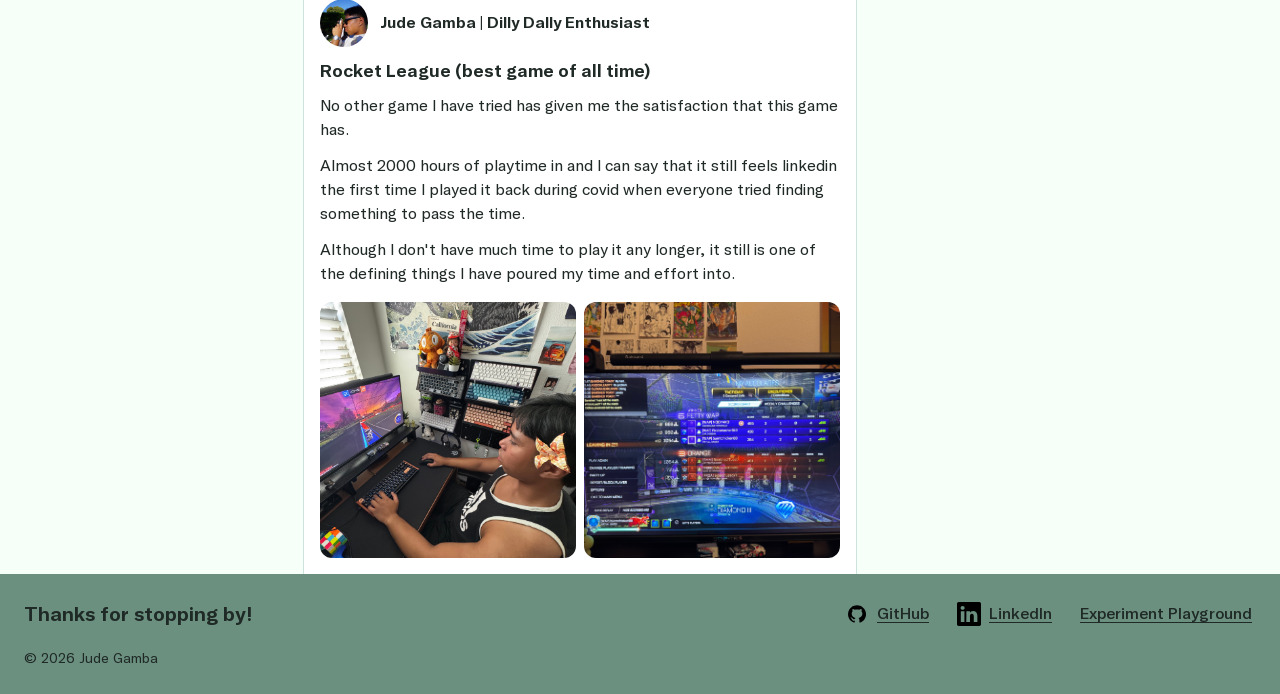
==== commit 09b24876: "finished part 2" ====
--- a/about.html
+++ b/about.html
@@ -45,8 +45,35 @@
                         Download Resume
                     </a>
                 </li>
+                <li>
+                    <a href="form-no-js.html">
+                        <span>No JS Form</span>
+                    </a>
+                </li>
             </ul>
         </nav>
+        <details class="mobile-menu">
+            <summary aria-label="Navigation menu">
+                <span class="hamburger" aria-hidden="true">
+                    <span></span>
+                    <span></span>
+                    <span></span>
+                </span>
+            </summary>
+            <nav aria-label="Mobile navigation">
+                <ul>
+                    <li><a href="index.html">Home</a></li>
+                    <li><a href="about.html" aria-current="page">About Me</a></li>
+                    <li><a href="work.html">Work</a></li>
+                    <li><a href="connect.html">Let's Connect</a></li>
+                    <li>
+                        <a href="form-no-js.html">
+                            No JS Form
+                        </a>
+                    </li>
+                </ul>
+            </nav>
+        </details>
         <main>
             <section class="profile" aria-labelledby="profile-name">
                 <img
--- a/stylesheet.css
+++ b/stylesheet.css
@@ -853,6 +853,7 @@
 }
 
 /* Attribute selector: style the email field alongside the message field. */
+.message-form input[type="text"],
 .message-form input[type="email"],
 .message-form textarea {
     width: 100%;
@@ -865,6 +866,10 @@
     font: inherit;
 }
 
+.connect-page > main > .message-form {
+    padding: var(--spacing);
+}
+
 .message-form textarea {
     resize: vertical;
 }
@@ -883,6 +888,42 @@
 
 .message-form button:hover {
     background-color: var(--text-color);
+}
+
+.validation-form {
+    gap: 0.375rem;
+}
+
+/* Keep the same border width in every validation state. */
+.validation-form input:required,
+.validation-form textarea:required {
+    border-width: 2px;
+}
+
+/* Keep keyboard focus visible in every validation state. */
+.validation-form input:focus-visible,
+.validation-form textarea:focus-visible,
+.validation-form button:focus-visible {
+    outline: 3px solid var(--accent-text);
+    outline-offset: 3px;
+}
+
+.validation-form small {
+    display: block;
+    font-size: 0.875rem;
+}
+
+/* Reserve space so showing an error does not shift the layout. */
+.validation-form .field-error {
+    display: block;
+    visibility: hidden;
+    color: #a12622;
+    font-size: 0.875rem;
+}
+
+.validation-form input:user-invalid + .field-error,
+.validation-form textarea:user-invalid + .field-error {
+    visibility: visible;
 }
 
 .professor-poll fieldset {
@@ -1021,7 +1062,7 @@
     .floating-resume {
         position: fixed;
         right: 1rem;
-        bottom: calc(5.5rem + env(safe-area-inset-bottom));
+        bottom: calc(1rem + env(safe-area-inset-bottom));
         z-index: 40;
 
         display: flex;
@@ -1055,7 +1096,12 @@
     }
 }
 
+
 /* Mobile and tablet layout, below the desktop breakpoint. */
+.mobile-menu {
+    display: none;
+}
+
 @media (width < 75rem) {
     body > header {
         position: sticky;
@@ -1064,6 +1110,10 @@
         padding: 1rem;
         background-color: var(--feed-background);
         border-bottom: 1px solid var(--frozen-water);
+        display: flex;
+        align-items: center;
+        justify-content: space-between;
+        gap: 1rem;
     }
 
     body > header > h1 {
@@ -1077,50 +1127,6 @@
         border-inline: 0;
     }
 
-    /* Child selector: fix the main navigation above the screen bottom. */
-    body > nav {
-        position: fixed;
-        inset: auto 0 0;
-        z-index: 30;
-        padding: 0.5rem;
-        padding-bottom: calc(0.5rem + env(safe-area-inset-bottom));
-        background-color: var(--feed-background);
-        border-top: 1px solid var(--frozen-water);
-    }
-
-    body > nav > h2,
-    body > nav .nav-resume-item {
-        display: none;
-    }
-
-    body > nav > ul {
-        display: grid;
-        grid-template-columns: repeat(4, minmax(0, 1fr));
-        gap: 0.5rem;
-        list-style: none;
-        margin: 0;
-        padding: 0;
-    }
-
-    body > nav li {
-        min-width: 0;
-    }
-
-    body > nav a {
-        display: flex;
-        align-items: center;
-        justify-content: center;
-        min-height: 3rem;
-        border-radius: 999px;
-        color: var(--text-color);
-    }
-
-    body > nav a img {
-        display: block;
-        width: 1.5rem;
-        height: 1.5rem;
-    }
-
     .work-projects project-card {
         grid-template-columns: 1fr;
     }
@@ -1131,26 +1137,76 @@
         align-self: center;
     }
 
-    /* Hide labels visually while retaining their accessible names. */
-    body > nav a > span {
-        position: absolute;
-        width: 1px;
-        height: 1px;
-        padding: 0;
-        margin: -1px;
-        overflow: hidden;
-        clip-path: inset(50%);
-        white-space: nowrap;
-        border: 0;
-    }
-
-    body > nav a:hover {
+    /* Hide the original desktop navigation. */
+    body > nav {
+        display: none;
+    }
+
+    .mobile-menu {
+        display: block;
+        flex-shrink: 0;
+    }
+
+    .mobile-menu > summary {
+        padding: var(--spacing);
+        color: var(--accent-text);
+        font-weight: 700;
+        cursor: pointer;
+        list-style: none;
+        width: fit-content;
+        margin-left: auto;
+    }
+
+    .mobile-menu[open] > summary {
+        border-bottom: 1px solid var(--frozen-water);
+    }
+
+    .mobile-menu > summary::-webkit-details-marker {
+        display: none;
+    }
+
+    .hamburger {
+        display: grid;
+        gap: 5px;
+        width: 24px;
+    }
+
+    .hamburger > span {
+        display: block;
+        height: 2px;
+        background-color: currentColor;
+        border-radius: 2px;
+    }
+
+    .mobile-menu ul {
+        display: grid;
+        gap: 0.25rem;
+        margin: 0;
+        padding: 0.5rem;
+        list-style: none;
+    }
+
+    .mobile-menu a {
+        display: block;
+        padding: 0.75rem 1rem;
+        border-radius: 0.75rem;
+        color: var(--text-color);
+        text-decoration: none;
+    }
+
+    .mobile-menu a:hover {
         background-color: var(--azure-mist);
     }
 
-    /* Attribute selector: highlight the current page. */
-    body > nav a[aria-current="page"] {
+    .mobile-menu a[aria-current="page"] {
         background-color: var(--frozen-water);
+        font-weight: 700;
+    }
+
+    .mobile-menu > summary:focus-visible,
+    .mobile-menu a:focus-visible {
+        outline: 3px solid var(--accent-text);
+        outline-offset: -3px;
     }
 }
 
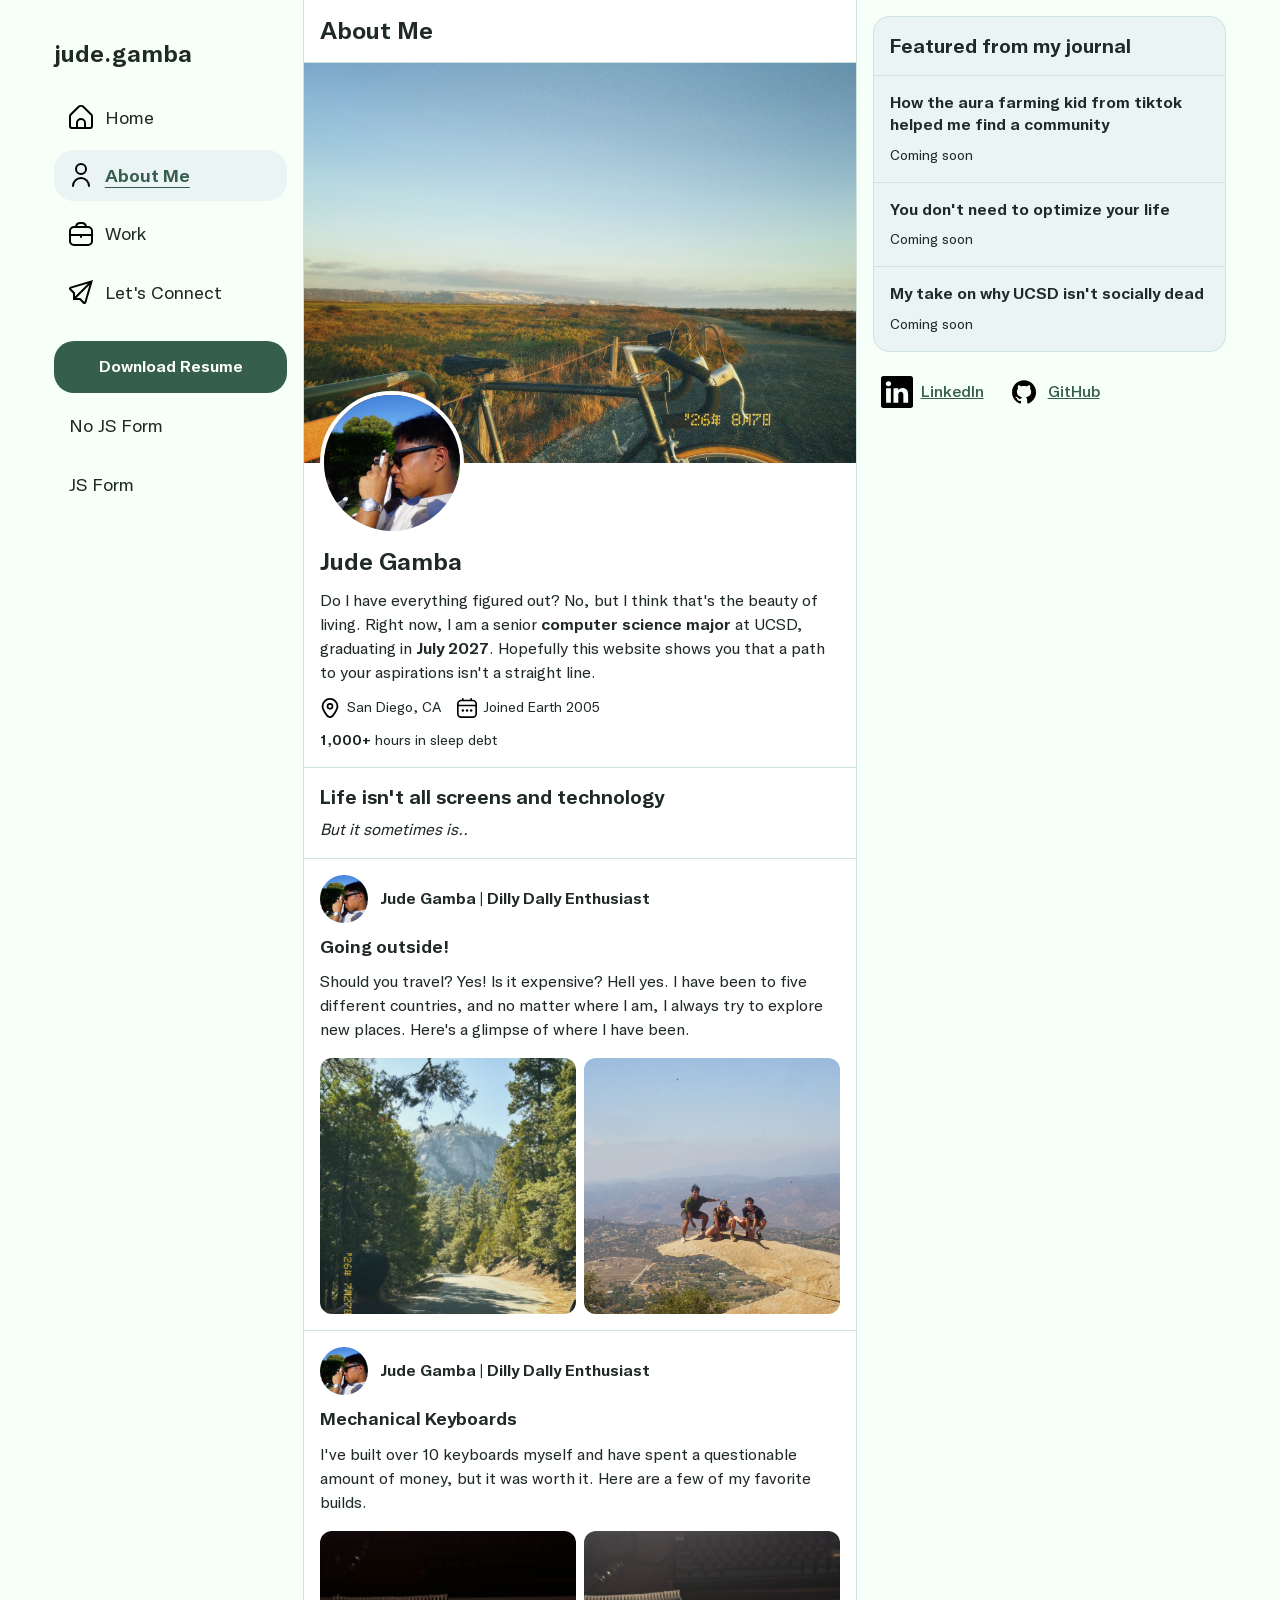
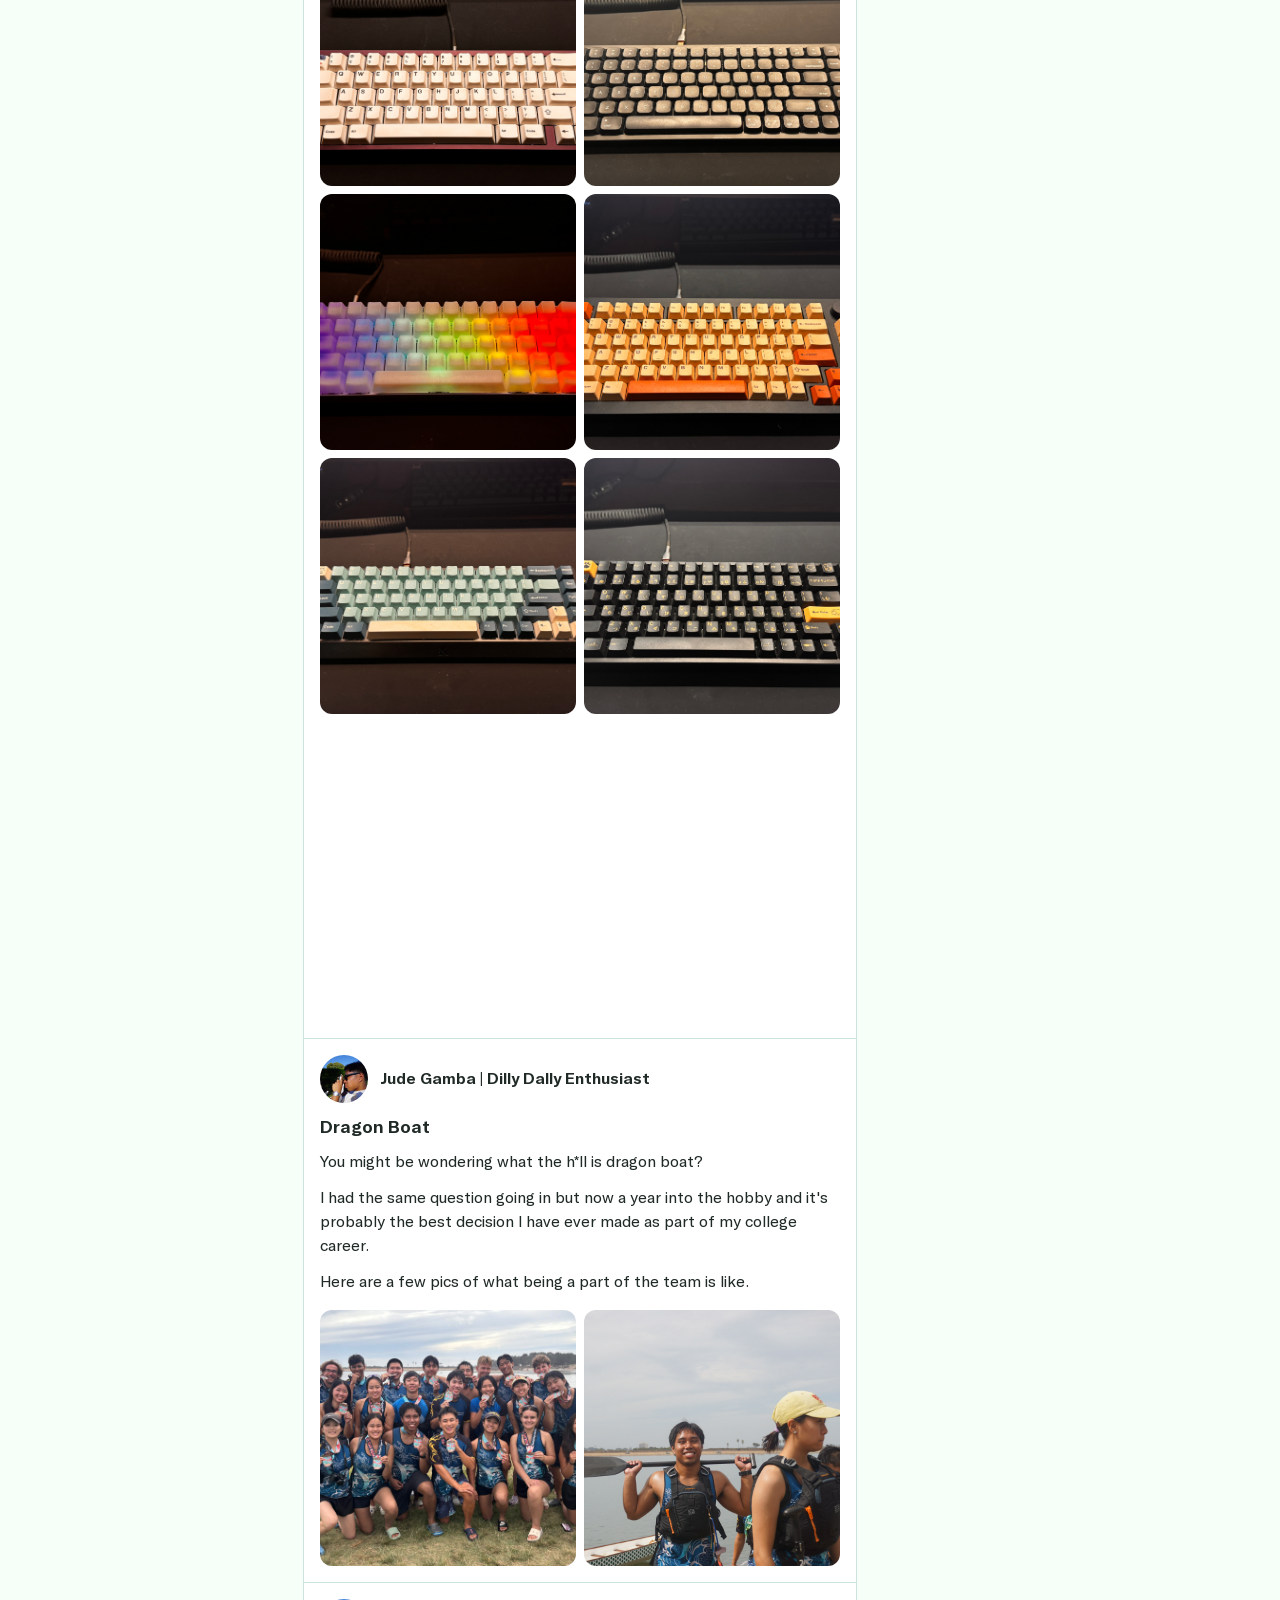
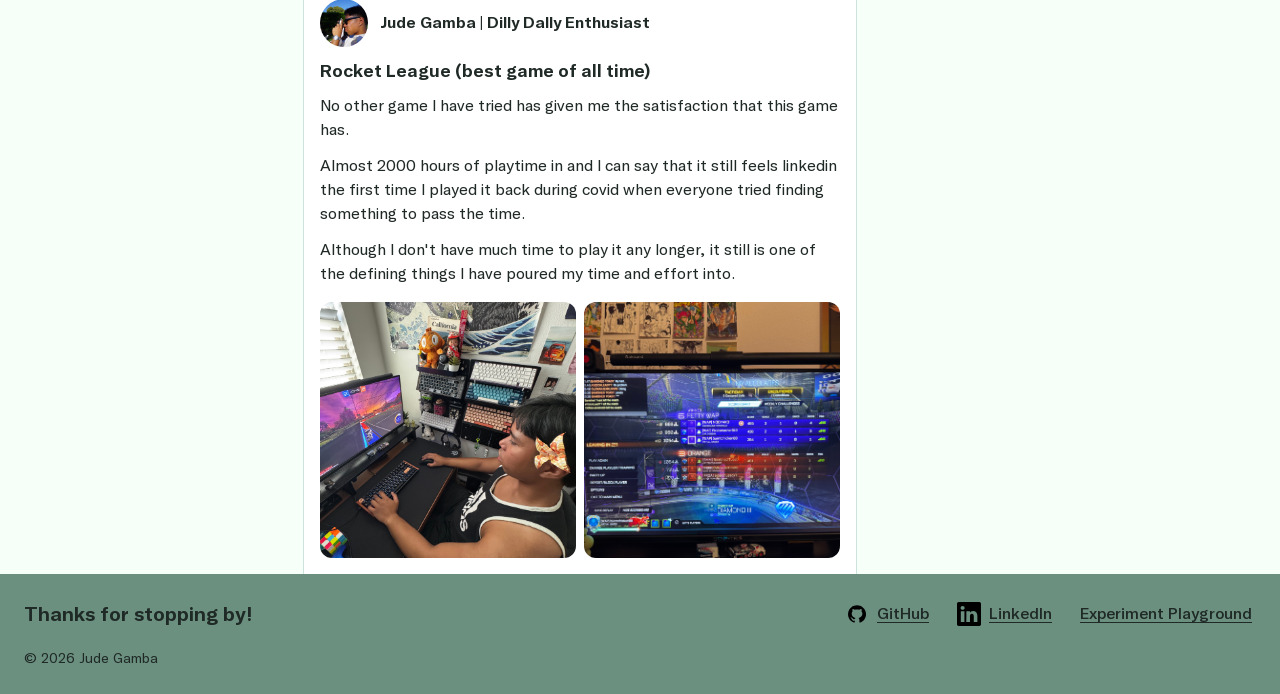
==== commit 9008fe80: "finished part3" ====
--- a/about.html
+++ b/about.html
@@ -48,6 +48,11 @@
                 <li>
                     <a href="form-no-js.html">
                         <span>No JS Form</span>
+                    </a>
+                </li>
+                <li>
+                    <a href="form-with-js.html">
+                        <span>JS Form</span>
                     </a>
                 </li>
             </ul>
@@ -71,6 +76,11 @@
                             No JS Form
                         </a>
                     </li>
+                    <li>
+                        <a href="form-with-js.html">
+                            JS Form
+                        </a>
+                    </li>
                 </ul>
             </nav>
         </details>
--- a/stylesheet.css
+++ b/stylesheet.css
@@ -978,6 +978,51 @@
     display: block;
 }
 
+/* Match the form's existing colors, corners, and typography. */
+.validation-form .form-feedback {
+    margin-top: 0.75rem;
+    padding: 0.75rem;
+    border: 1px solid var(--accent-text);
+    border-radius: 0.75rem;
+    background-color: var(--azure-mist);
+}
+
+.validation-form .form-feedback h3 {
+    margin: 0 0 0.5rem;
+    font-size: 1rem;
+}
+
+.validation-form .form-feedback p {
+    margin: 0;
+    font-size: 0.875rem;
+    line-height: 1.5;
+}
+
+/* Match the error color already used by the no-JS form. */
+.validation-form .form-errors p {
+    color: #a12622;
+}
+
+/* Reserve space for each error without showing empty paragraphs. */
+.validation-form .form-errors p:empty::before {
+    content: "\00a0";
+}
+
+.validation-form #comment-info.near-limit {
+    font-weight: 700;
+    border-inline-start: 3px solid var(--accent-text);
+    padding-inline-start: 0.75rem;
+}
+
+.validation-form #comment-info.at-limit {
+    font-weight: 700;
+    border-inline-start:  double 6px var(--accent-text);
+    padding-inline-start: 0.75rem;
+}
+
+.validation-form [hidden] {
+    display: none;
+}
 /* Footer Styling */
 /* Child selector: style the shared page footer. */
 body > .site-footer {
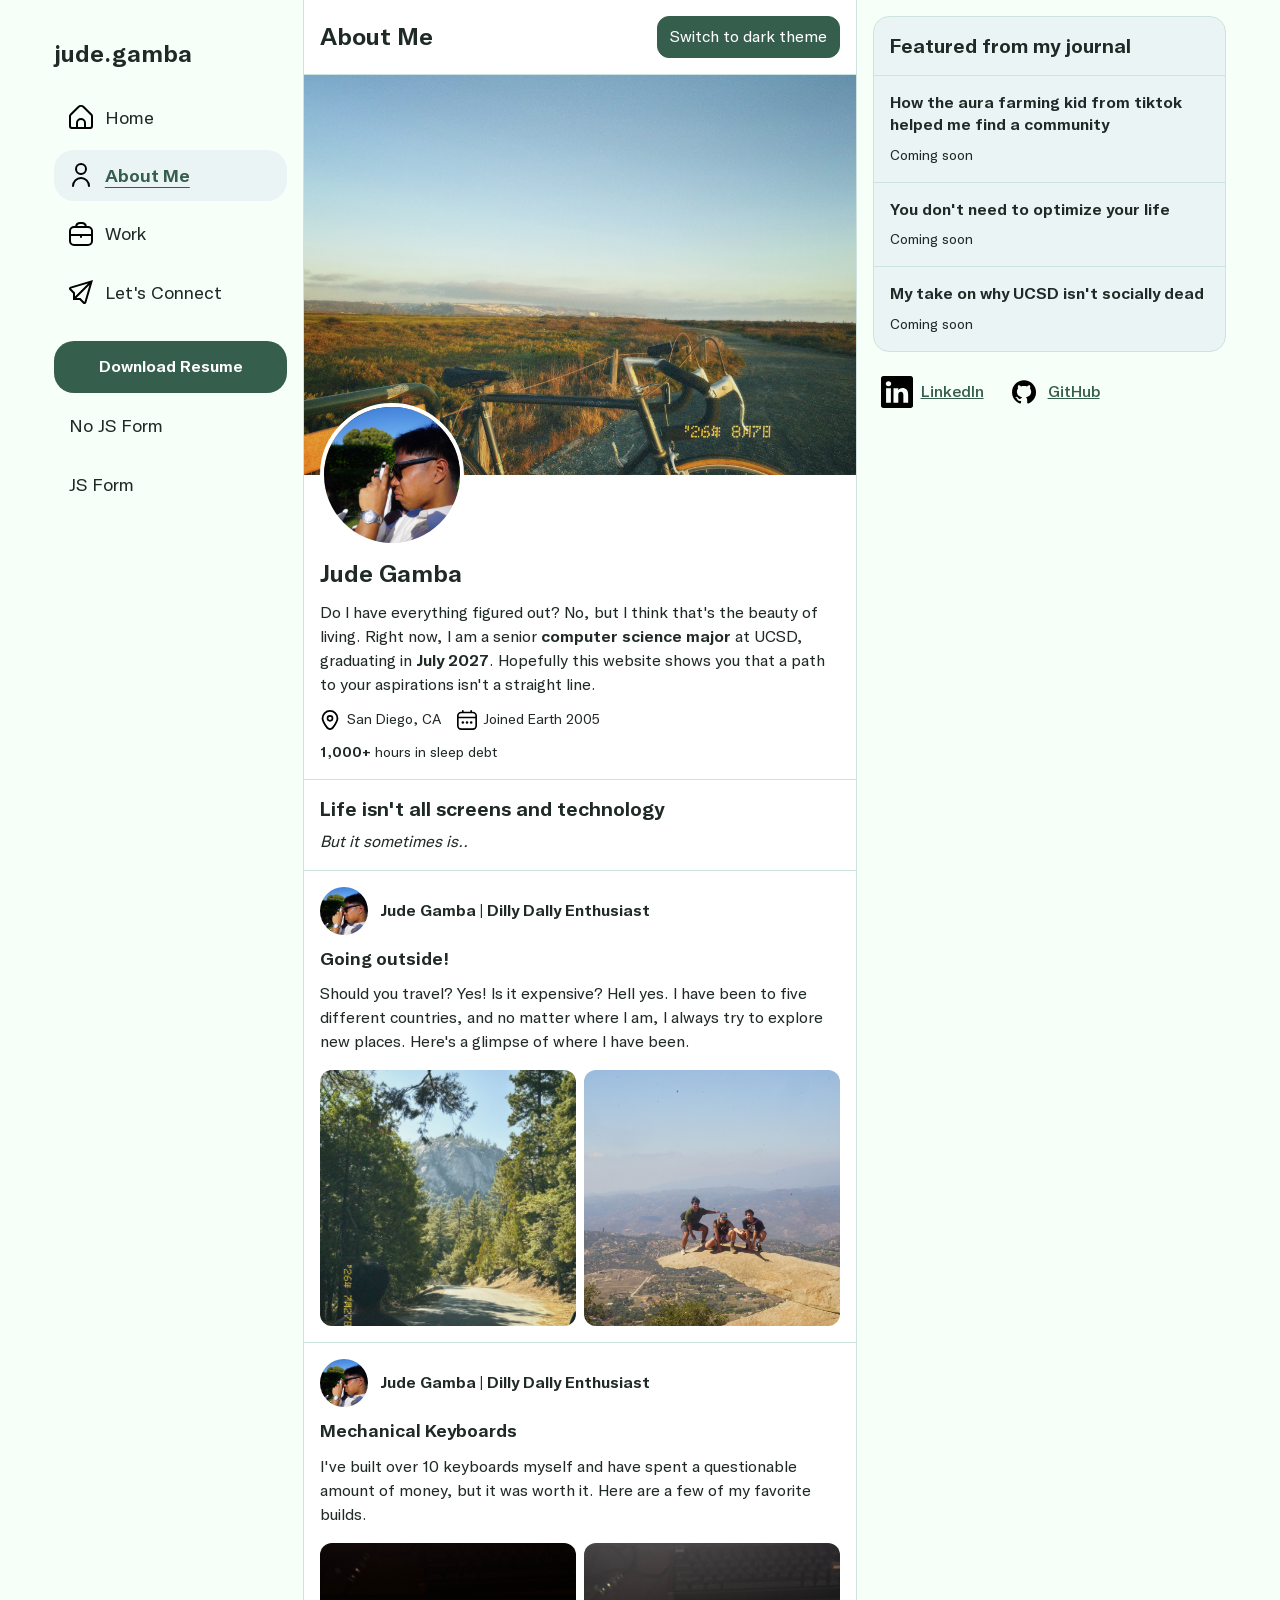
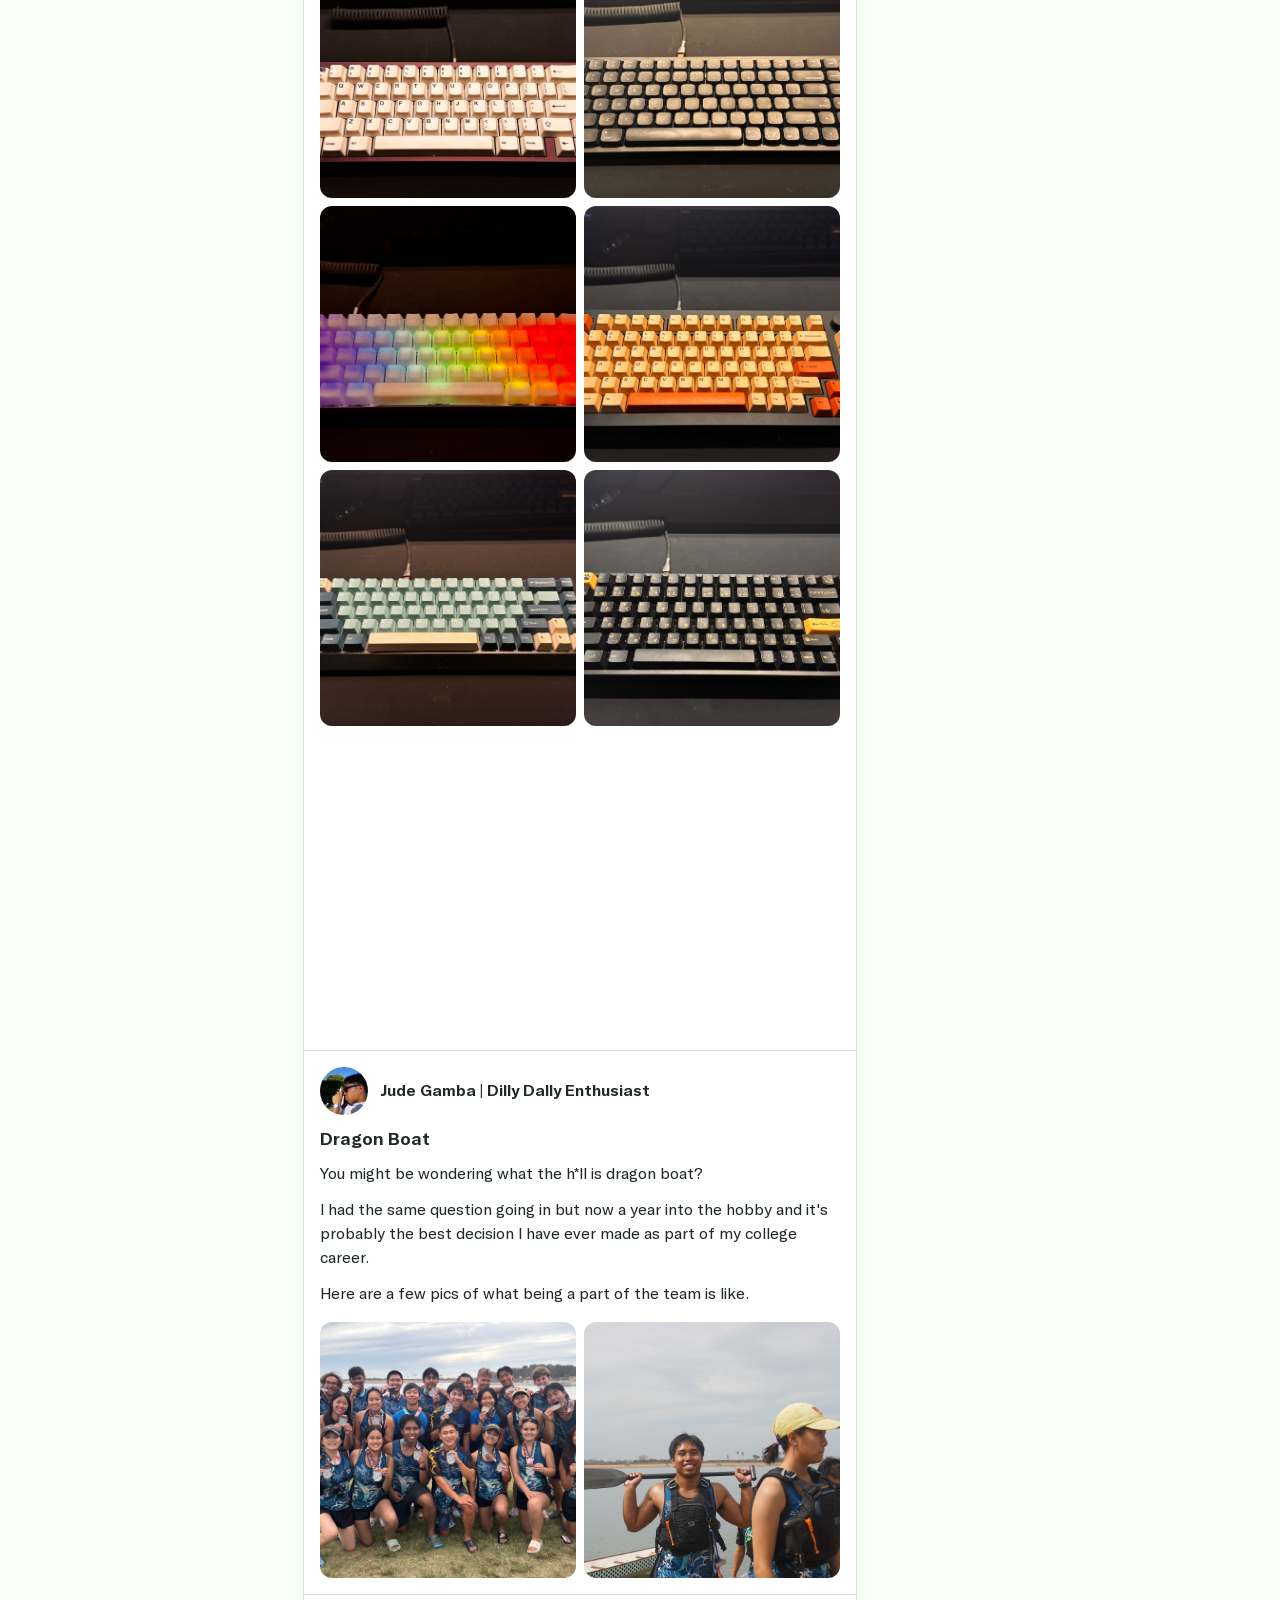
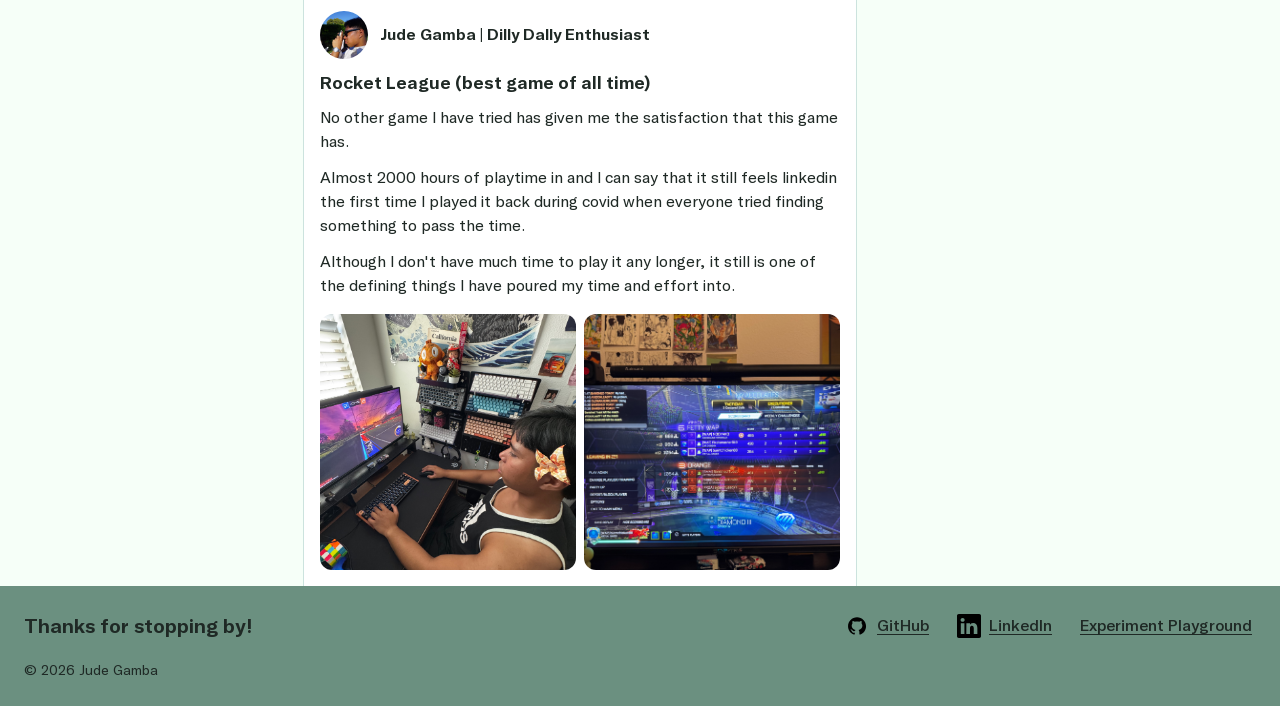
==== commit 4baebfe7: "finished part 4 added dark mode and transition" ====
--- a/about.html
+++ b/about.html
@@ -8,35 +8,37 @@
         <Title>About Me Page</Title>
         <link rel="icon" href="assets/favicon.svg" type="image/svg+xml">
         <link rel="stylesheet" href="stylesheet.css">
+        <script src="theme.js"></script>
     </head>
     <body class="about-page">
         <header>
             <h1>About Me</h1>
+            <button type="button" class="theme-toggle" hidden>Switch to dark theme</button>
         </header>
         <nav aria-label="Main navigation">
             <h2><span class="first-name">jude</span>.<span class="last-name">gamba</span></h2>
             <ul>
                 <li>
                     <a href="index.html">
-                        <img src="assets/icons/home.svg" alt="" width="24" height="24">
+                        <img src="assets/icons/home.svg" data-dark-src="assets/icons/home-converted-inverted.png" alt="" width="24" height="24">
                         <span>Home</span>
                     </a>
                 </li>
                 <li>
                     <a href="about.html" aria-current="page">
-                        <img src="assets/icons/user.svg" alt="" width="24" height="24">
+                        <img src="assets/icons/user.svg" data-dark-src="assets/icons/user-converted-inverted.png" alt="" width="24" height="24">
                         <span>About Me</span>
                     </a>
                 </li>
                 <li>
                     <a href="work.html">
-                        <img src="assets/icons/briefcase.svg" alt="" width="24" height="24">
+                        <img src="assets/icons/briefcase.svg" data-dark-src="assets/icons/briefcase-converted-inverted.png" alt="" width="24" height="24">
                         <span>Work</span>
                     </a>
                 </li>
                 <li>
                     <a href="connect.html">
-                        <img src="assets/icons/paper-plane.svg" alt="" width="24" height="24">
+                        <img src="assets/icons/paper-plane.svg" data-dark-src="assets/icons/paper-plane-converted-inverted.png" alt="" width="24" height="24">
                         <span>Let's Connect</span>
                     </a>
                 </li>
@@ -113,7 +115,7 @@
                     <ul class="profile-meta">
                         <li>
                             <img
-                                src="assets/icons/location.svg"
+                                src="assets/icons/location.svg" data-dark-src="assets/icons/location-converted-inverted.png"
                                 alt=""
                                 width="20"
                                 height="20">
@@ -121,7 +123,7 @@
                         </li>
                         <li>
                             <img
-                                src="assets/icons/calendar.svg"
+                                src="assets/icons/calendar.svg" data-dark-src="assets/icons/calendar-converted-inverted.png"
                                 alt=""
                                 width="20"
                                 height="20">
@@ -377,14 +379,14 @@
             <ul class="social-links" aria-label="Social profiles">
                 <li>
                     <a class="social-link" href="https://www.linkedin.com/in/jude-raphael-gamba">
-                        <img src="assets/icons/linkedin.svg"
+                        <img src="assets/icons/linkedin.svg" data-dark-src="assets/icons/linkedin-converted-inverted.png"
                             alt="" width="24" height="24">
                         <span>LinkedIn</span>
                     </a>
                 </li>
                 <li>
                     <a class="social-link" href="https://github.com/JudeRgamba">
-                        <img src="assets/icons/GitHub_Invertocat_Black_Clearspace.svg"
+                        <img src="assets/icons/GitHub_Invertocat_Black_Clearspace.svg" data-dark-src="assets/icons/GitHub_Invertocat_Black_Clearspace-converted-inverted.png"
                             alt="" width="24" height="24">
                         <span>GitHub</span>
                     </a>
@@ -398,7 +400,7 @@
                 <nav class="footer-links" aria-label="Footer navigation">
                     <a href="https://github.com/JudeRgamba">
                         <img
-                            src="assets/icons/GitHub_Invertocat_Black_Clearspace.svg"
+                            src="assets/icons/GitHub_Invertocat_Black_Clearspace.svg" data-dark-src="assets/icons/GitHub_Invertocat_Black_Clearspace-converted-inverted.png"
                             alt=""
                             width="24"
                             height="24">
@@ -407,7 +409,7 @@
 
                     <a href="https://www.linkedin.com/in/jude-raphael-gamba">
                         <img
-                            src="assets/icons/linkedin.svg"
+                            src="assets/icons/linkedin.svg" data-dark-src="assets/icons/linkedin-converted-inverted.png"
                             alt=""
                             width="24"
                             height="24">
@@ -428,7 +430,7 @@
             download
             aria-label="Download resume">
             <img
-                src="assets/icons/download.svg"
+                src="assets/icons/download.svg" data-dark-src="assets/icons/download-converted-inverted.png"
                 alt=""
                 width="24"
                 height="24">
--- a/stylesheet.css
+++ b/stylesheet.css
@@ -33,33 +33,104 @@
     font-display: swap;
 }
 
-/* Color Palette*/
+/* Shared settings and default light theme */
 :root {
-    --jungle-teal: #6b9080ff;
-    --muted-teal: #a4c3b2ff;
-    --frozen-water: #cce3deff;
-    --azure-mist: #eaf4f4ff;
-    --mint-cream: #f6fff8ff; 
-
-    --feed-background: #ffffff;
-    --text-color: #1f2925;
     --font-body: "Twitter Chirp", Arial, sans-serif;
     --spacing: 1rem;
-    --accent-text: #365e4d;
+
+    color-scheme: light;
+    --page-background: #f6fff8;
+    --feed-background: #ffffff;
+    --surface-background: #eaf4f4;
+    --text-color: #1f2925;
+    --link-color: #365e4d;
+    --border-color: #cce3de;
+    --hover-background: #cce3de;
+    --accent-color: #6b9080;
+    --progress-track: #cce3de;
+    --button-background: #365e4d;
+    --button-hover-background: #1f2925;
+    --button-text: #ffffff;
+    --focus-color: #365e4d;
+    --input-background: #eaf4f4;
+    --input-border: #365e4d;
+    --error-color: #a12622;
+    --footer-background: #6b9080;
+    --footer-text: #1f2925;
+    --shadow-color: rgb(0 0 0 / 20%);
+    --floating-shadow-color: rgb(0 0 0 / 25%);
+    --backdrop-color: rgb(0 0 0 / 55%);
+}
+
+/* Dark theme: activated by data-theme="dark" on the html element. */
+:root[data-theme="dark"] {
+    color-scheme: dark;
+    --page-background: #101815;
+    --feed-background: #18231e;
+    --surface-background: #22322a;
+    --text-color: #edf5ef;
+    --link-color: #a4d8bb;
+    --border-color: #425c4f;
+    --hover-background: #30483b;
+    --accent-color: #89b9a0;
+    --progress-track: #425c4f;
+    --button-background: #365e4d;
+    --button-hover-background: #426e5b;
+    --button-text: #ffffff;
+    --focus-color: #b5ebcd;
+    --input-background: #22322a;
+    --input-border: #89b9a0;
+    --error-color: #ffaaa5;
+    --footer-background: #263e32;
+    --footer-text: #edf5ef;
+    --shadow-color: rgb(0 0 0 / 40%);
+    --floating-shadow-color: rgb(0 0 0 / 45%);
+    --backdrop-color: rgb(0 0 0 / 70%);
 }
 
 body {
     margin: 0;
-    background-color: var(--mint-cream);
+    background-color: var(--page-background);
     color: var(--text-color);
     font-family: var(--font-body);
     font-size: 1rem;
     line-height: 1.5;
 }
 
+a {
+    color: var(--link-color);
+}
+
+/* Native button supports Tab, Enter, and Space. Reveal only after setup. */
+.theme-toggle[hidden] {
+    display: none;
+}
+
+.theme-toggle {
+    padding: 0.5em 0.75em;
+    border: 1px solid var(--input-border);
+    border-radius: 0.75rem;
+    background-color: var(--button-background);
+    color: var(--button-text);
+    font: inherit;
+    cursor: pointer;
+}
+
+.theme-toggle:hover {
+    background-color: var(--button-hover-background);
+}
+
+body > header {
+    display: flex;
+    align-items: center;
+    justify-content: space-between;
+    flex-wrap: wrap;
+    gap: 0.75rem;
+}
+
 main {
     background-color: var(--feed-background);
-    border-inline: 1px solid var(--frozen-water);
+    border-inline: 1px solid var(--border-color);
     padding: var(--spacing);
 }
 
@@ -96,7 +167,7 @@
         grid-row: 1;
         padding: var(--spacing);
         background-color: var(--feed-background);
-        border-inline: 1px solid var(--frozen-water);
+        border-inline: 1px solid var(--border-color);
     }
 
     body > main {
@@ -130,7 +201,7 @@
         grid-row: 3;
         padding: var(--spacing);
         background-color: var(--feed-background);
-        border-inline: 1px solid var(--frozen-water);
+        border-inline: 1px solid var(--border-color);
     }
 }
 
@@ -165,15 +236,15 @@
     }
 
     body > nav a:hover {
-        background-color: var(--frozen-water);
+        background-color: var(--hover-background);
         text-decoration: underline;
         text-underline-offset: 0.25em;
     }
 
     /* Attribute selector: identify the current page's navigation link. */
     body > nav a[aria-current="page"] {
-        background-color: var(--azure-mist);
-        color: var(--accent-text);
+        background-color: var(--surface-background);
+        color: var(--link-color);
         font-weight: 700;
         text-decoration: underline;
         text-underline-offset: 0.25em;
@@ -183,14 +254,14 @@
         justify-content: center;
         margin-top: var(--spacing);
         padding: 0.85em 1em;
-        background-color: var(--accent-text);
-        color: var(--feed-background);
+        background-color: var(--button-background);
+        color: var(--button-text);
         font-size: 1rem;
         font-weight: 700;
     }
 
     body > nav .resume-link:hover {
-        background-color: var(--text-color);
+        background-color: var(--button-hover-background);
     }
 }
 
@@ -200,7 +271,7 @@
 input:focus-visible,
 textarea:focus-visible,
 select:focus-visible {
-    outline: 3px solid var(--accent-text);
+    outline: 3px solid var(--focus-color);
     outline-offset: 3px;
 }
 
@@ -210,7 +281,7 @@
         position: sticky;
         top: 0;
         z-index: 10;
-        border-bottom: 1px solid var(--frozen-water);
+        border-bottom: 1px solid var(--border-color);
     }
 
     body > header > h1 {
@@ -232,7 +303,7 @@
 
 /* Adjacent sibling combinator: separate consecutive feed sections. */
 .home-page > main > section + section {
-    border-top: 1px solid var(--frozen-water);
+    border-top: 1px solid var(--border-color);
 }
 
 .home-page > main > section > h2 {
@@ -284,18 +355,18 @@
     width: 5rem;
     height: 5rem;
     object-fit: cover;
-    border: 3px solid var(--jungle-teal);
+    border: 3px solid var(--accent-color);
     border-radius: 50%;
 }
 
 .home-page .project-stories a:hover {
-    color: var(--accent-text);
+    color: var(--link-color);
     text-decoration: underline;
     text-underline-offset: 0.2em;
 }
 
 .home-page .project-stories a:hover img {
-    border-color: var(--accent-text);
+    border-color: var(--link-color);
 }
 
 /* Attribute selector: give linked projects a block box and anchor clearance. */
@@ -340,8 +411,8 @@
 
 /* Journal Sidebar Styling */
 .journal-panel {
-    background-color: var(--azure-mist);
-    border: 1px solid var(--frozen-water);
+    background-color: var(--surface-background);
+    border: 1px solid var(--border-color);
     border-radius: 1rem;
 }
 
@@ -358,7 +429,7 @@
 }
 
 .journal-panel > article {
-    border-top: 1px solid var(--frozen-water);
+    border-top: 1px solid var(--border-color);
 }
 
 .journal-panel h3 {
@@ -387,7 +458,7 @@
     gap: 0.5rem;
     padding: 0.5em;
     border-radius: 0.5rem;
-    color: var(--accent-text);
+    color: var(--link-color);
     font-size: 1rem;
     font-weight: 500;
 }
@@ -400,7 +471,7 @@
 
 /* Attribute selector: hover styling applies only to real profile links. */
 .social-link[href]:hover {
-    background-color: var(--frozen-water);
+    background-color: var(--hover-background);
     text-decoration-thickness: 2px;
 }
 
@@ -469,7 +540,7 @@
 
 /* Hobby Posts */
 .hobby-feed {
-    border-top: 1px solid var(--frozen-water);
+    border-top: 1px solid var(--border-color);
 }
 
 /* Child selectors: space the hobby feed's introductory heading and text. */
@@ -487,7 +558,7 @@
 
 .hobby-post {
     padding: var(--spacing);
-    border-top: 1px solid var(--frozen-water);
+    border-top: 1px solid var(--border-color);
 }
 
 .hobby-author {
@@ -545,7 +616,7 @@
 }
 
 .photo-gallery a:hover {
-    outline: 2px solid var(--accent-text);
+    outline: 2px solid var(--link-color);
     outline-offset: 2px;
 }
 
@@ -584,7 +655,7 @@
     list-style: none;
     margin: 0 0 1.5rem 0.5rem;
     padding: 0;
-    border-left: 2px solid var(--jungle-teal);
+    border-left: 2px solid var(--accent-color);
 }
 
 /* Child selector: position each experience beside the timeline. */
@@ -606,7 +677,7 @@
     width: 0.75rem;
     height: 0.75rem;
     border-radius: 50%;
-    background-color: var(--jungle-teal);
+    background-color: var(--accent-color);
 }
 
 .career-timeline h3 {
@@ -644,9 +715,9 @@
 
 .degree-widget {
     padding: 1.25rem;
-    border: 1px solid var(--frozen-water);
+    border: 1px solid var(--border-color);
     border-radius: 1rem;
-    background-color: var(--azure-mist);
+    background-color: var(--surface-background);
 }
 
 .degree-heading {
@@ -667,24 +738,24 @@
     appearance: none;
     border: 0;
     border-radius: 999px;
-    background-color: var(--frozen-water);
-    accent-color: var(--jungle-teal);
+    background-color: var(--progress-track);
+    accent-color: var(--accent-color);
 }
 
 /* Chrome, Edge, and Safari: style the track and filled portion. */
 .degree-widget progress::-webkit-progress-bar {
-    background-color: var(--frozen-water);
+    background-color: var(--progress-track);
     border-radius: 20px;
 }
 
 .degree-widget progress::-webkit-progress-value {
-    background-color: var(--jungle-teal);
+    background-color: var(--accent-color);
     border-radius: 999px;
 }
 
 /* Firefox: style the filled portion. */
 .degree-widget progress::-moz-progress-bar {
-    background-color: var(--jungle-teal);
+    background-color: var(--accent-color);
     border-radius: 20px;
 }
 
@@ -703,32 +774,32 @@
     padding: 0.75em 1.25em;
     border: 0;
     border-radius: 20px;
-    background-color: var(--accent-text);
-    color: var(--feed-background);
+    background-color: var(--button-background);
+    color: var(--button-text);
     font: inherit;
     font-weight: 700;
     cursor: pointer;
 }
 
 .degree-widget button:hover {
-    background-color: var(--text-color);
+    background-color: var(--button-hover-background);
 }
 
 .employment-dialog {
     width: min(90%, 26rem);
     margin: auto;
     padding: 1.75rem;
-    border: 1px solid var(--jungle-teal);
+    border: 1px solid var(--accent-color);
     border-radius: 1rem;
     background-color: var(--feed-background);
     color: var(--text-color);
-    box-shadow: 0 1rem 3rem rgb(0 0 0 / 20%);
+    box-shadow: 0 1rem 3rem var(--shadow-color);
     text-align: center;
 }
 
 /* Dim the page behind the open modal dialog. */
 .employment-dialog::backdrop {
-    background-color: rgb(0 0 0 / 55%);
+    background-color: var(--backdrop-color);
 }
 
 .employment-dialog h2 {
@@ -745,21 +816,21 @@
     padding: 0.75em 1.5em;
     border: 0;
     border-radius: 20px;
-    background-color: var(--accent-text);
-    color: var(--feed-background);
+    background-color: var(--button-background);
+    color: var(--button-text);
     font: inherit;
     font-weight: 700;
     cursor: pointer;
 }
 
 .employment-dialog button:hover {
-    background-color: var(--text-color);
+    background-color: var(--button-hover-background);
 }
 
 /* Project feed styling */
 /* Adjacent sibling selector: divide consecutive Work feed sections. */
 .work-page > main > section + section {
-    border-top: 1px solid var(--frozen-water);
+    border-top: 1px solid var(--border-color);
 }
 
 .work-projects {
@@ -772,7 +843,7 @@
 .work-projects > li + li {
     margin-top: 1.5rem;
     padding-top: 1.5rem;
-    border-top: 1px solid var(--frozen-water);
+    border-top: 1px solid var(--border-color);
 }
 
 .work-projects project-card {
@@ -808,7 +879,7 @@
 }
 
 .project-details a {
-    color: var(--accent-text);
+    color: var(--link-color);
     font-weight: 700;
     text-underline-offset: 0.2em;
 }
@@ -829,7 +900,7 @@
 
 /* Adjacent sibling selector: divide the message form and poll. */
 .connect-page > main > section + section {
-    border-top: 1px solid var(--frozen-water);
+    border-top: 1px solid var(--border-color);
 }
 
 .connect-page h2 {
@@ -859,9 +930,9 @@
     width: 100%;
     min-width: 0;
     padding: 0.75em;
-    border: 1px solid var(--accent-text);
+    border: 1px solid var(--input-border);
     border-radius: 0.75rem;
-    background-color: var(--azure-mist);
+    background-color: var(--input-background);
     color: var(--text-color);
     font: inherit;
 }
@@ -879,15 +950,15 @@
     padding: 0.75em 1.5em;
     border: 0;
     border-radius: 20px;
-    background-color: var(--accent-text);
-    color: var(--feed-background);
+    background-color: var(--button-background);
+    color: var(--button-text);
     font: inherit;
     font-weight: 700;
     cursor: pointer;
 }
 
 .message-form button:hover {
-    background-color: var(--text-color);
+    background-color: var(--button-hover-background);
 }
 
 .validation-form {
@@ -904,7 +975,7 @@
 .validation-form input:focus-visible,
 .validation-form textarea:focus-visible,
 .validation-form button:focus-visible {
-    outline: 3px solid var(--accent-text);
+    outline: 3px solid var(--focus-color);
     outline-offset: 3px;
 }
 
@@ -917,7 +988,7 @@
 .validation-form .field-error {
     display: block;
     visibility: hidden;
-    color: #a12622;
+    color: var(--error-color);
     font-size: 0.875rem;
 }
 
@@ -930,7 +1001,7 @@
     min-width: 0;
     margin: 0;
     padding: var(--spacing);
-    border: 1px solid var(--frozen-water);
+    border: 1px solid var(--border-color);
     border-radius: 0.75rem;
 }
 
@@ -949,19 +1020,19 @@
 }
 
 .poll-option:hover {
-    background-color: var(--azure-mist);
+    background-color: var(--surface-background);
 }
 
 .poll-option input {
     flex-shrink: 0;
     margin: 0;
-    accent-color: var(--accent-text);
+    accent-color: var(--link-color);
 }
 
 /* Highlight the label containing a selected radio button. */
 .poll-option:has(input:checked) {
-    background-color: var(--frozen-water);
-    color: var(--accent-text);
+    background-color: var(--hover-background);
+    color: var(--link-color);
     font-weight: 700;
 }
 
@@ -969,7 +1040,7 @@
 .poll-feedback {
     display: none;
     margin: 0.75rem 0 0;
-    color: var(--accent-text);
+    color: var(--link-color);
     font-weight: 700;
 }
 
@@ -982,9 +1053,9 @@
 .validation-form .form-feedback {
     margin-top: 0.75rem;
     padding: 0.75rem;
-    border: 1px solid var(--accent-text);
+    border: 1px solid var(--link-color);
     border-radius: 0.75rem;
-    background-color: var(--azure-mist);
+    background-color: var(--surface-background);
 }
 
 .validation-form .form-feedback h3 {
@@ -1000,7 +1071,7 @@
 
 /* Match the error color already used by the no-JS form. */
 .validation-form .form-errors p {
-    color: #a12622;
+    color: var(--error-color);
 }
 
 /* Reserve space for each error without showing empty paragraphs. */
@@ -1010,13 +1081,13 @@
 
 .validation-form #comment-info.near-limit {
     font-weight: 700;
-    border-inline-start: 3px solid var(--accent-text);
+    border-inline-start: 3px solid var(--link-color);
     padding-inline-start: 0.75rem;
 }
 
 .validation-form #comment-info.at-limit {
     font-weight: 700;
-    border-inline-start:  double 6px var(--accent-text);
+    border-inline-start:  double 6px var(--link-color);
     padding-inline-start: 0.75rem;
 }
 
@@ -1028,8 +1099,8 @@
 body > .site-footer {
     padding: 1.5rem;
     border: 0;
-    background-color: var(--jungle-teal);
-    color: var(--text-color);
+    background-color: var(--footer-background);
+    color: var(--footer-text);
 }
 
 .footer-content {
@@ -1077,7 +1148,7 @@
 }
 
 .footer-links a:focus-visible {
-    outline-color: var(--text-color);
+    outline-color: var(--footer-text);
 }
 
 .footer-copyright {
@@ -1117,8 +1188,8 @@
         height: 3.5rem;
 
         border-radius: 50%;
-        background-color: var(--accent-text);
-        box-shadow: 0 0.25rem 1rem rgb(0 0 0 / 25%);
+        background-color: var(--button-background);
+        box-shadow: 0 0.25rem 1rem var(--floating-shadow-color);
     }
 
     .floating-resume img {
@@ -1129,7 +1200,7 @@
     }
 
     .floating-resume:hover {
-        background-color: var(--text-color);
+        background-color: var(--button-hover-background);
     }
 
     body {
@@ -1154,7 +1225,7 @@
         z-index: 20;
         padding: 1rem;
         background-color: var(--feed-background);
-        border-bottom: 1px solid var(--frozen-water);
+        border-bottom: 1px solid var(--border-color);
         display: flex;
         align-items: center;
         justify-content: space-between;
@@ -1194,7 +1265,7 @@
 
     .mobile-menu > summary {
         padding: var(--spacing);
-        color: var(--accent-text);
+        color: var(--link-color);
         font-weight: 700;
         cursor: pointer;
         list-style: none;
@@ -1203,7 +1274,7 @@
     }
 
     .mobile-menu[open] > summary {
-        border-bottom: 1px solid var(--frozen-water);
+        border-bottom: 1px solid var(--border-color);
     }
 
     .mobile-menu > summary::-webkit-details-marker {
@@ -1240,17 +1311,17 @@
     }
 
     .mobile-menu a:hover {
-        background-color: var(--azure-mist);
+        background-color: var(--surface-background);
     }
 
     .mobile-menu a[aria-current="page"] {
-        background-color: var(--frozen-water);
+        background-color: var(--hover-background);
         font-weight: 700;
     }
 
     .mobile-menu > summary:focus-visible,
     .mobile-menu a:focus-visible {
-        outline: 3px solid var(--accent-text);
+        outline: 3px solid var(--focus-color);
         outline-offset: -3px;
     }
 }
@@ -1269,11 +1340,11 @@
 }
 
 .mobile-journal > summary:hover {
-    background-color: var(--frozen-water);
+    background-color: var(--hover-background);
 }
 
 .mobile-journal > summary:focus-visible {
-    outline: 3px solid var(--accent-text);
+    outline: 3px solid var(--focus-color);
     outline-offset: 3px;
 }
 
@@ -1289,4 +1360,4 @@
     .mobile-journal {
         display: block;
     }
-}+}
